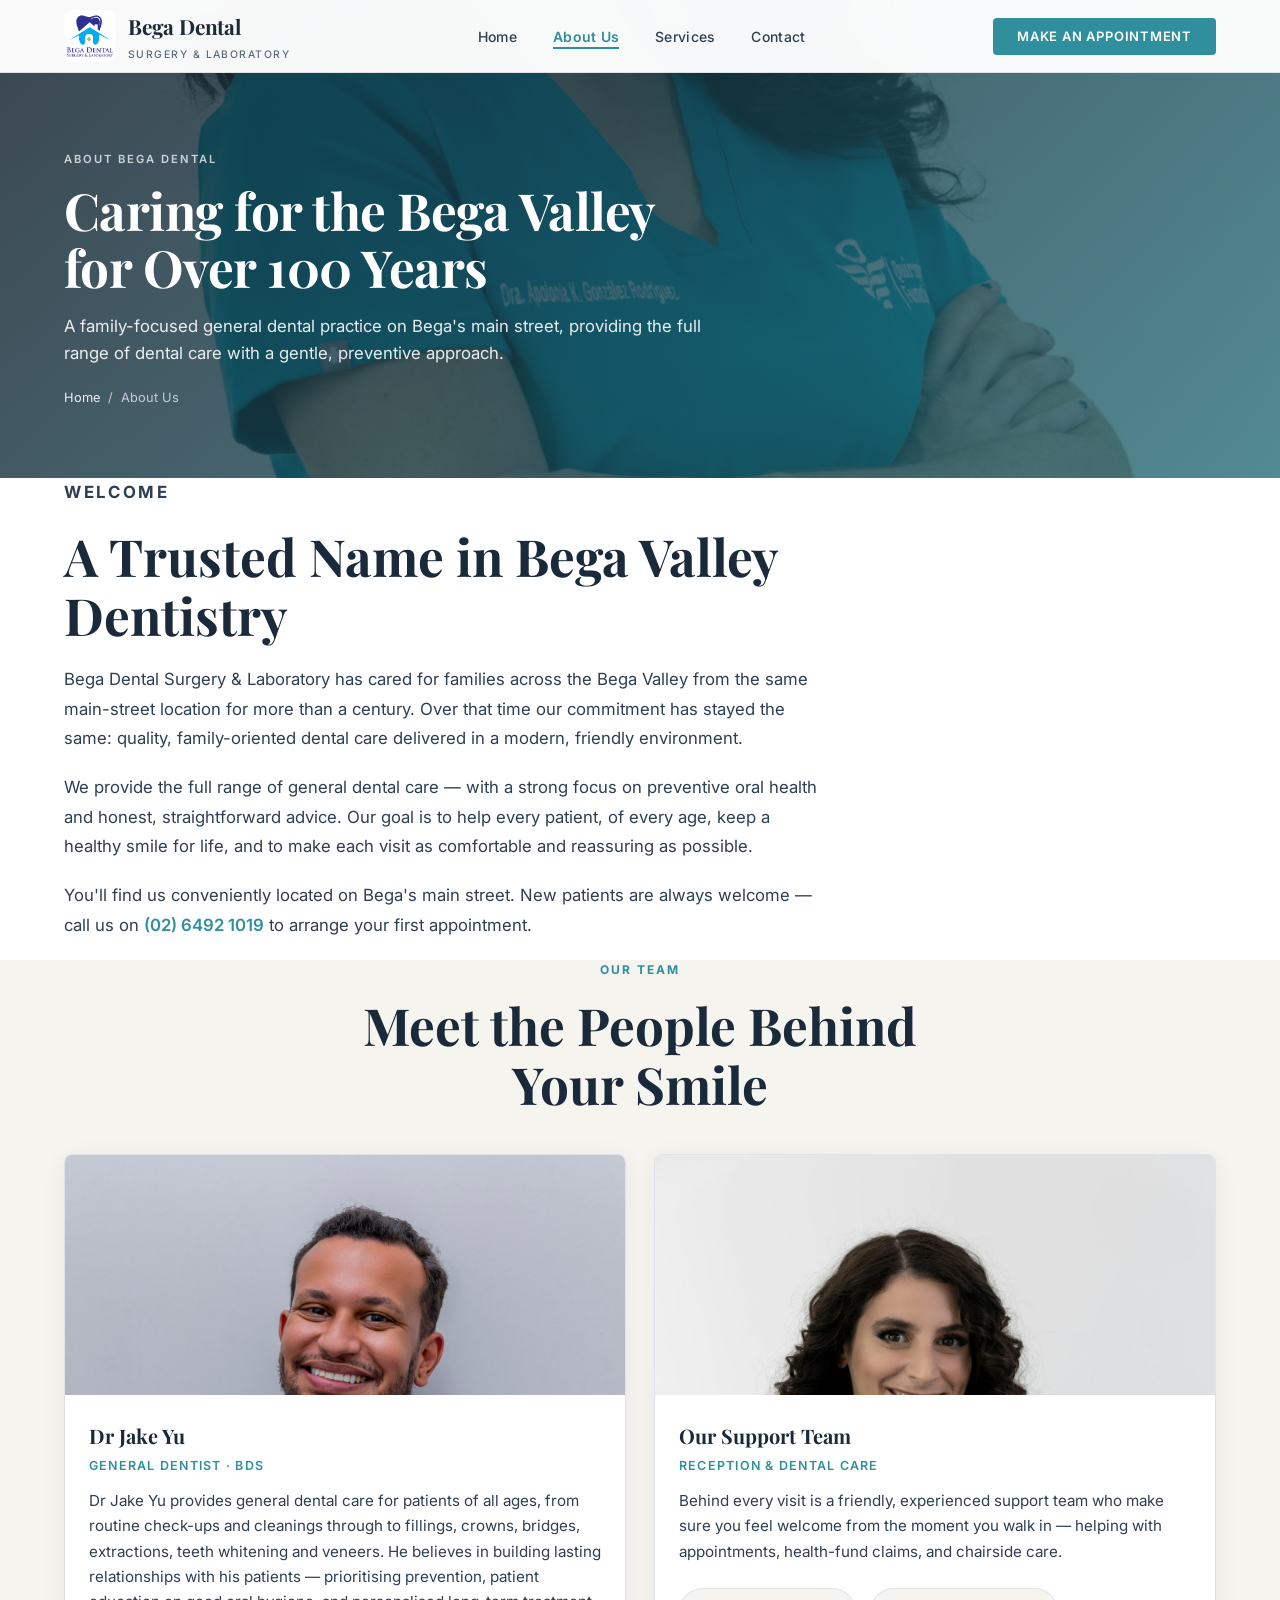
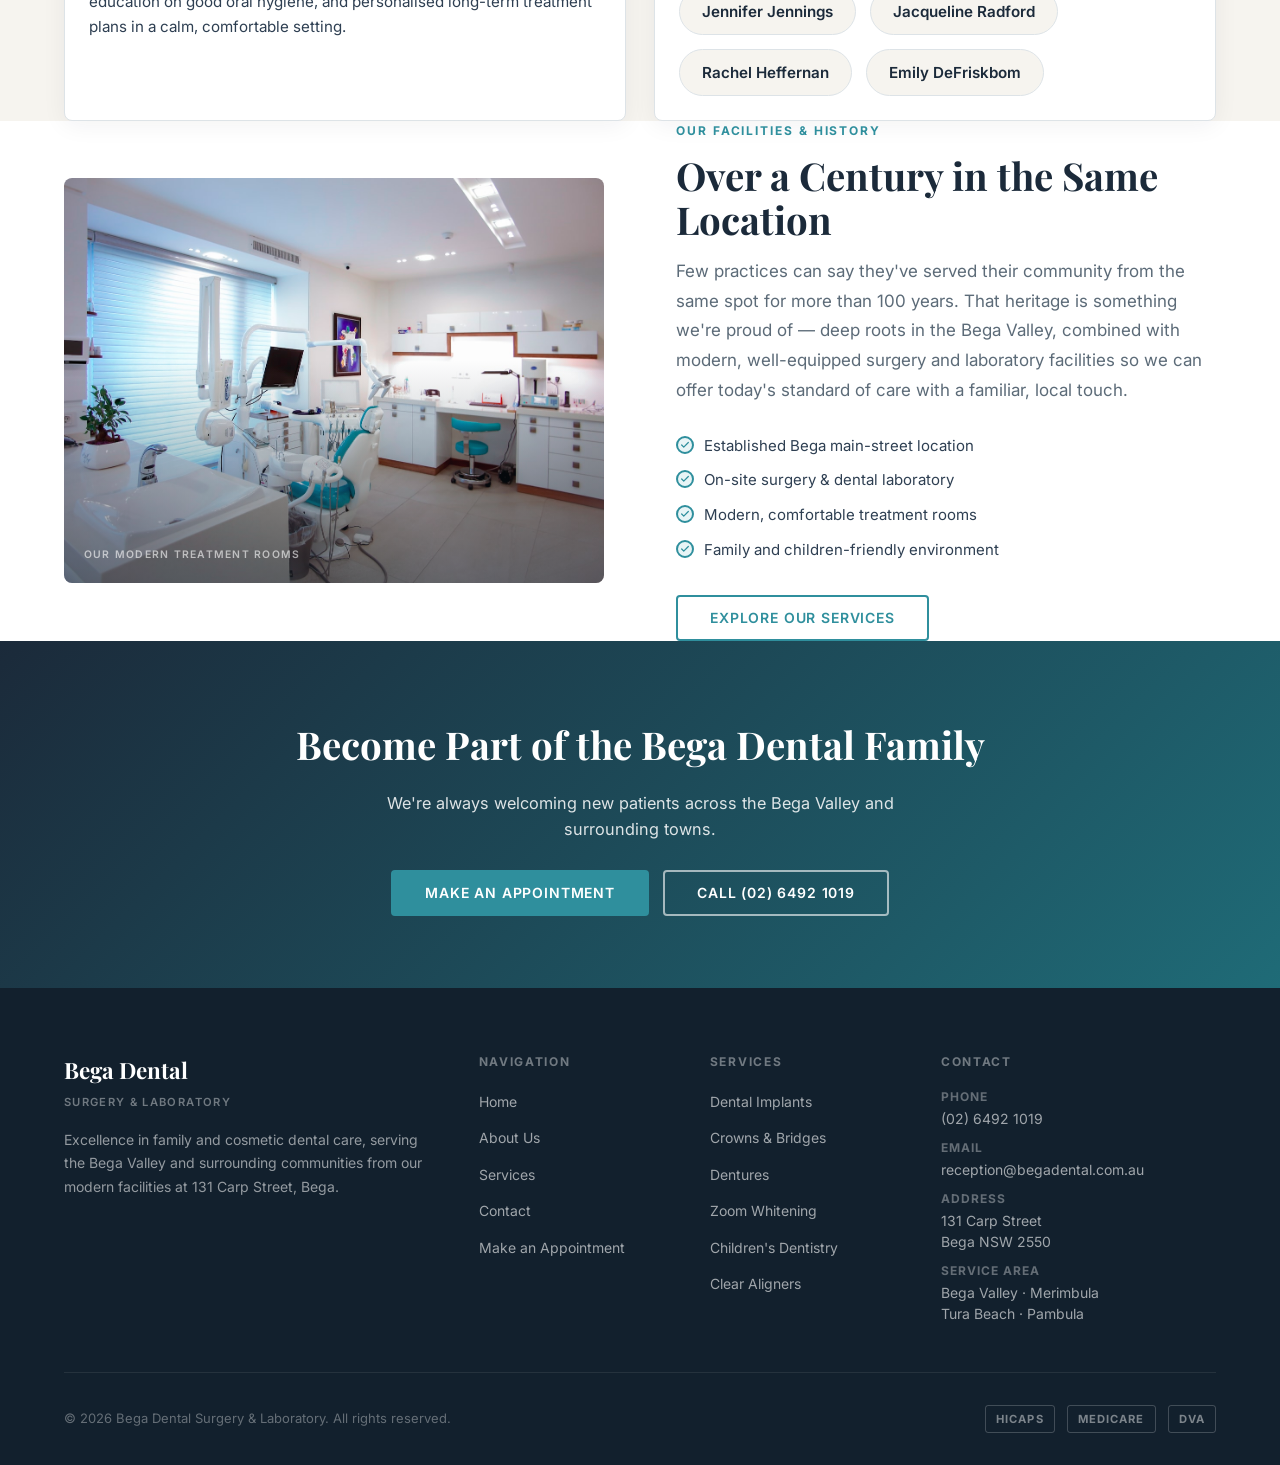
==== about.html @ 2fec24cf "Split into multi-page site: Home, About Us, Services, Contact - Home keeps hero, About/philosophy be" ====
<!DOCTYPE html>
<html lang="en">
<head>
  <meta charset="UTF-8">
  <meta name="viewport" content="width=device-width, initial-scale=1.0">
  <title>About Us — Bega Dental Surgery &amp; Laboratory</title>
  <meta name="description" content="Meet the team at Bega Dental. A family-focused general dental practice on Bega's main street, caring for the Bega Valley community for over 100 years.">
  <link rel="preconnect" href="https://fonts.googleapis.com">
  <link rel="preconnect" href="https://fonts.gstatic.com" crossorigin>
  <link href="https://fonts.googleapis.com/css2?family=Playfair+Display:wght@400;700&family=Inter:wght@400;500;600;700&display=swap" rel="stylesheet">
  <link rel="stylesheet" href="styles.css">
</head>
<body>

  <a class="skip-link" href="#main">Skip to main content</a>

  <!-- NAV -->
  <nav id="site-nav" aria-label="Main navigation">
    <div class="container">
      <div class="nav-inner">
        <a href="index.html" class="nav-logo" aria-label="Bega Dental — home">
          <img class="nav-logo-img" src="images/logo.jpg" alt="Bega Dental Surgery &amp; Laboratory logo" width="52" height="52">
          <span class="nav-logo-text">
            <span class="nav-logo-name">Bega Dental</span>
            <span class="nav-logo-sub">Surgery &amp; Laboratory</span>
          </span>
        </a>
        <ul class="nav-links" role="list">
          <li><a href="index.html">Home</a></li>
          <li><a href="about.html" aria-current="page">About Us</a></li>
          <li><a href="services.html">Services</a></li>
          <li><a href="contact.html">Contact</a></li>
        </ul>
        <a href="contact.html" class="btn btn-primary nav-cta">Make an Appointment</a>
        <button class="nav-hamburger" aria-label="Toggle navigation menu" aria-expanded="false" aria-controls="mobile-menu">
          <span></span><span></span><span></span>
        </button>
      </div>
      <div class="nav-mobile" id="mobile-menu" role="navigation" aria-label="Mobile navigation">
        <a href="index.html">Home</a>
        <a href="about.html" aria-current="page">About Us</a>
        <a href="services.html">Services</a>
        <a href="contact.html">Contact</a>
        <a href="contact.html" class="btn btn-primary" style="margin-top:8px;text-align:center;">Make an Appointment</a>
      </div>
    </div>
  </nav>

  <main id="main">

    <!-- PAGE HEADER -->
    <header class="page-header ph-about">
      <div class="container">
        <p class="page-eyebrow">About Bega Dental</p>
        <h1>Caring for the Bega Valley<br>for Over 100 Years</h1>
        <p class="page-lead">
          A family-focused general dental practice on Bega's main street, providing
          the full range of dental care with a gentle, preventive approach.
        </p>
        <p class="page-breadcrumb"><a href="index.html">Home</a> &nbsp;/&nbsp; About Us</p>
      </div>
    </header>

    <!-- WELCOME / PHILOSOPHY -->
    <section aria-labelledby="about-welcome-title">
      <div class="container">
        <div class="about-prose reveal">
          <p class="section-label">Welcome</p>
          <h2 class="section-title" id="about-welcome-title">A Trusted Name in Bega Valley Dentistry</h2>
          <p>
            Bega Dental Surgery &amp; Laboratory has cared for families across the Bega
            Valley from the same main-street location for more than a century. Over that
            time our commitment has stayed the same: quality, family-oriented dental care
            delivered in a modern, friendly environment.
          </p>
          <p>
            We provide the full range of general dental care — with a strong focus on
            preventive oral health and honest, straightforward advice. Our goal is to help
            every patient, of every age, keep a healthy smile for life, and to make each
            visit as comfortable and reassuring as possible.
          </p>
          <p>
            You'll find us conveniently located on Bega's main street. New patients are
            always welcome — call us on
            <a href="tel:0264921019" style="color:var(--accent);font-weight:600;">(02) 6492 1019</a>
            to arrange your first appointment.
          </p>
        </div>
      </div>
    </section>

    <!-- DENTIST + TEAM -->
    <section style="background:var(--bg-soft);" aria-labelledby="about-team-title">
      <div class="container">
        <header class="text-center reveal" style="max-width:640px;margin:0 auto 8px;">
          <p class="section-label">Our Team</p>
          <h2 class="section-title" id="about-team-title">Meet the People Behind Your Smile</h2>
        </header>

        <div class="team-grid reveal">

          <div class="team-card">
            <div class="team-card-img" style="background-image:url('images/img13.jpg');"></div>
            <div class="team-card-body">
              <div class="team-card-name">Dr Jake Yu</div>
              <div class="team-card-role">General Dentist · BDS</div>
              <p class="team-card-desc">
                Dr Jake Yu provides general dental care for patients of all ages, from
                routine check-ups and cleanings through to fillings, crowns, bridges,
                extractions, teeth whitening and veneers. He believes in building lasting
                relationships with his patients — prioritising prevention, patient education
                on good oral hygiene, and personalised long-term treatment plans in a
                calm, comfortable setting.
              </p>
            </div>
          </div>

          <div class="team-card">
            <div class="team-card-img" style="background-image:url('images/img14.jpg');"></div>
            <div class="team-card-body">
              <div class="team-card-name">Our Support Team</div>
              <div class="team-card-role">Reception &amp; Dental Care</div>
              <p class="team-card-desc">
                Behind every visit is a friendly, experienced support team who make sure
                you feel welcome from the moment you walk in — helping with appointments,
                health-fund claims, and chairside care.
              </p>
              <ul class="staff-list">
                <li>Jennifer Jennings</li>
                <li>Jacqueline Radford</li>
                <li>Rachel Heffernan</li>
                <li>Emily DeFriskbom</li>
              </ul>
            </div>
          </div>

        </div>
      </div>
    </section>

    <!-- FACILITIES & HISTORY -->
    <section aria-labelledby="about-history-title">
      <div class="container">
        <div class="feature-module reveal">
          <div class="feature-img-wrap">
            <div class="feature-img-placeholder" style="background-image:linear-gradient(to top, rgba(18,32,45,0.5), rgba(18,32,45,0) 55%), url('images/img03.jpg');" aria-label="Modern Bega Dental treatment room">
              <span class="feature-img-caption">Our modern treatment rooms</span>
            </div>
          </div>
          <div class="feature-text">
            <p class="section-label">Our Facilities &amp; History</p>
            <h3 class="section-title">Over a Century in the Same Location</h3>
            <p class="section-body">
              Few practices can say they've served their community from the same spot for
              more than 100 years. That heritage is something we're proud of — deep roots
              in the Bega Valley, combined with modern, well-equipped surgery and laboratory
              facilities so we can offer today's standard of care with a familiar, local touch.
            </p>
            <ul class="feature-list">
              <li>Established Bega main-street location</li>
              <li>On-site surgery &amp; dental laboratory</li>
              <li>Modern, comfortable treatment rooms</li>
              <li>Family and children-friendly environment</li>
            </ul>
            <a href="services.html" class="btn btn-outline">Explore Our Services</a>
          </div>
        </div>
      </div>
    </section>

    <!-- CTA BAND -->
    <section class="cta-band" aria-labelledby="about-cta-title">
      <div class="container">
        <div class="cta-band-inner reveal">
          <h2 id="about-cta-title">Become Part of the Bega Dental Family</h2>
          <p>We're always welcoming new patients across the Bega Valley and surrounding towns.</p>
          <div class="cta-band-actions">
            <a href="contact.html" class="btn btn-primary">Make an Appointment</a>
            <a href="tel:0264921019" class="btn btn-secondary">Call (02) 6492 1019</a>
          </div>
        </div>
      </div>
    </section>

  </main>

  <!-- FOOTER -->
  <footer id="footer">
    <div class="container">
      <div class="footer-grid">
        <div class="footer-brand">
          <div class="footer-brand-name">Bega Dental</div>
          <div class="footer-brand-sub">Surgery &amp; Laboratory</div>
          <p class="footer-brand-desc">
            Excellence in family and cosmetic dental care, serving the Bega Valley and
            surrounding communities from our modern facilities at 131 Carp Street, Bega.
          </p>
        </div>
        <div>
          <h3 class="footer-heading">Navigation</h3>
          <ul class="footer-links" role="list">
            <li><a href="index.html">Home</a></li>
            <li><a href="about.html">About Us</a></li>
            <li><a href="services.html">Services</a></li>
            <li><a href="contact.html">Contact</a></li>
            <li><a href="contact.html">Make an Appointment</a></li>
          </ul>
        </div>
        <div>
          <h3 class="footer-heading">Services</h3>
          <ul class="footer-links" role="list">
            <li><a href="services.html">Dental Implants</a></li>
            <li><a href="services.html">Crowns &amp; Bridges</a></li>
            <li><a href="services.html">Dentures</a></li>
            <li><a href="services.html">Zoom Whitening</a></li>
            <li><a href="services.html">Children's Dentistry</a></li>
            <li><a href="services.html">Clear Aligners</a></li>
          </ul>
        </div>
        <div>
          <h3 class="footer-heading">Contact</h3>
          <div class="footer-contact-items">
            <div class="footer-contact-item">
              <strong>Phone</strong>
              <a href="tel:0264921019">(02) 6492 1019</a>
            </div>
            <div class="footer-contact-item">
              <strong>Email</strong>
              <a href="mailto:reception@begadental.com.au">reception@begadental.com.au</a>
            </div>
            <div class="footer-contact-item">
              <strong>Address</strong>
              131 Carp Street<br>Bega NSW 2550
            </div>
            <div class="footer-contact-item">
              <strong>Service Area</strong>
              Bega Valley · Merimbula<br>Tura Beach · Pambula
            </div>
          </div>
        </div>
      </div>
      <div class="footer-bottom">
        <p class="footer-copy">&copy; 2026 Bega Dental Surgery &amp; Laboratory. All rights reserved.</p>
        <div class="footer-badges" aria-label="Accepted schemes">
          <span class="footer-badge">HICAPS</span>
          <span class="footer-badge">Medicare</span>
          <span class="footer-badge">DVA</span>
        </div>
      </div>
    </div>
  </footer>

  <style>
    .sr-only { position:absolute; width:1px; height:1px; padding:0; margin:-1px; overflow:hidden; clip:rect(0,0,0,0); white-space:nowrap; border-width:0; }
  </style>

  <script src="main.js"></script>
</body>
</html>
---- styles.css ----
/* ============================================================
   Bega Dental — Marketing Homepage
   Design language: Paddington Dental reference
   ============================================================ */

/* --- Design tokens --- */
:root {
  --ink:          #1b2a3a;
  --ink-light:    #2e3f52;
  --accent:       #2f8f9d;
  --accent-deep:  #1f6b77;
  --accent-pale:  #e8f4f6;
  --bg:           #ffffff;
  --bg-soft:      #f6f4ef;
  --bg-dark:      #12202d;
  --muted:        #5c6b78;
  --border:       #dde3e7;

  --serif:        'Playfair Display', 'Georgia', 'Times New Roman', serif;
  --sans:         'Inter', 'Helvetica Neue', 'Arial', sans-serif;

  --radius:       4px;
  --radius-lg:    8px;

  --transition:   0.25s ease;

  --container:    1200px;
  --section-v:    96px;
}

/* --- Reset & base --- */
*, *::before, *::after {
  box-sizing: border-box;
  margin: 0;
  padding: 0;
}

html {
  scroll-behavior: smooth;
  font-size: 16px;
}

body {
  font-family: var(--sans);
  color: var(--ink);
  background: var(--bg);
  line-height: 1.65;
  -webkit-font-smoothing: antialiased;
}

img {
  display: block;
  max-width: 100%;
}

a {
  color: inherit;
  text-decoration: none;
}

ul {
  list-style: none;
}

/* --- Utility --- */
.container {
  max-width: var(--container);
  margin: 0 auto;
  padding: 0 24px;
}

.btn {
  display: inline-block;
  padding: 14px 32px;
  border-radius: var(--radius);
  font-family: var(--sans);
  font-size: 0.875rem;
  font-weight: 600;
  letter-spacing: 0.06em;
  text-transform: uppercase;
  cursor: pointer;
  transition: background var(--transition), color var(--transition), transform var(--transition), box-shadow var(--transition);
  border: 2px solid transparent;
  line-height: 1;
}

.btn-primary {
  background: var(--accent);
  color: #fff;
  border-color: var(--accent);
}

.btn-primary:hover,
.btn-primary:focus-visible {
  background: var(--accent-deep);
  border-color: var(--accent-deep);
  transform: translateY(-1px);
  box-shadow: 0 6px 20px rgba(31, 107, 119, 0.3);
}

.btn-secondary {
  background: transparent;
  color: #fff;
  border-color: rgba(255,255,255,0.7);
}

.btn-secondary:hover,
.btn-secondary:focus-visible {
  background: rgba(255,255,255,0.12);
  border-color: #fff;
}

.btn-outline {
  background: transparent;
  color: var(--accent);
  border-color: var(--accent);
}

.btn-outline:hover,
.btn-outline:focus-visible {
  background: var(--accent);
  color: #fff;
}

.section-label {
  font-family: var(--sans);
  font-size: 0.75rem;
  font-weight: 700;
  letter-spacing: 0.16em;
  text-transform: uppercase;
  color: var(--accent);
  margin-bottom: 16px;
}

.section-title {
  font-family: var(--serif);
  font-size: clamp(2rem, 4vw, 3.25rem);
  font-weight: 700;
  color: var(--ink);
  line-height: 1.15;
  margin-bottom: 20px;
}

.section-body {
  font-size: 1.0625rem;
  color: var(--muted);
  line-height: 1.75;
  max-width: 64ch;
}

.text-center {
  text-align: center;
}

.text-center .section-body {
  margin-left: auto;
  margin-right: auto;
}

/* ============================================================
   NAV
   ============================================================ */
#site-nav {
  position: fixed;
  top: 0;
  left: 0;
  right: 0;
  z-index: 100;
  background: rgba(255,255,255,0.97);
  backdrop-filter: blur(8px);
  -webkit-backdrop-filter: blur(8px);
  border-bottom: 1px solid var(--border);
  transition: box-shadow var(--transition);
}

#site-nav.scrolled {
  box-shadow: 0 2px 24px rgba(27,42,58,0.1);
}

.nav-inner {
  display: flex;
  align-items: center;
  justify-content: space-between;
  height: 72px;
  gap: 24px;
}

.nav-logo {
  display: flex;
  flex-direction: row;
  align-items: center;
  gap: 12px;
}

.nav-logo-img {
  width: 52px;
  height: 52px;
  object-fit: contain;
  border-radius: 8px;
  flex-shrink: 0;
}

.nav-logo-text {
  display: flex;
  flex-direction: column;
  gap: 2px;
}

.nav-logo-name {
  font-family: var(--serif);
  font-size: 1.3rem;
  font-weight: 700;
  color: var(--ink);
  letter-spacing: -0.01em;
  white-space: nowrap;
}

.nav-logo-sub {
  font-size: 0.65rem;
  font-weight: 500;
  letter-spacing: 0.14em;
  text-transform: uppercase;
  color: var(--muted);
}

.nav-links {
  display: flex;
  align-items: center;
  gap: 36px;
}

.nav-links a {
  font-size: 0.875rem;
  font-weight: 500;
  color: var(--ink-light);
  letter-spacing: 0.02em;
  transition: color var(--transition);
  position: relative;
}

.nav-links a::after {
  content: '';
  position: absolute;
  bottom: -4px;
  left: 0;
  width: 0;
  height: 2px;
  background: var(--accent);
  transition: width var(--transition);
}

.nav-links a:hover,
.nav-links a:focus-visible {
  color: var(--accent);
}

.nav-links a:hover::after,
.nav-links a:focus-visible::after {
  width: 100%;
}

/* Active page in the nav */
.nav-links a[aria-current="page"] {
  color: var(--accent);
  font-weight: 600;
}

.nav-links a[aria-current="page"]::after {
  width: 100%;
}

.nav-mobile a[aria-current="page"] {
  color: var(--accent);
  font-weight: 600;
}

.nav-cta {
  padding: 10px 22px;
  font-size: 0.8125rem;
}

/* Hamburger */
.nav-hamburger {
  display: none;
  flex-direction: column;
  gap: 5px;
  background: none;
  border: none;
  cursor: pointer;
  padding: 4px;
}

.nav-hamburger span {
  display: block;
  width: 26px;
  height: 2px;
  background: var(--ink);
  border-radius: 2px;
  transition: transform var(--transition), opacity var(--transition);
}

.nav-hamburger[aria-expanded="true"] span:nth-child(1) {
  transform: translateY(7px) rotate(45deg);
}

.nav-hamburger[aria-expanded="true"] span:nth-child(2) {
  opacity: 0;
}

.nav-hamburger[aria-expanded="true"] span:nth-child(3) {
  transform: translateY(-7px) rotate(-45deg);
}

.nav-mobile {
  display: none;
  flex-direction: column;
  padding: 16px 24px 24px;
  border-top: 1px solid var(--border);
  gap: 4px;
  background: #fff;
}

.nav-mobile.open {
  display: flex;
}

.nav-mobile a {
  padding: 10px 0;
  font-size: 1rem;
  font-weight: 500;
  color: var(--ink-light);
  border-bottom: 1px solid var(--border);
  transition: color var(--transition);
}

.nav-mobile a:last-child {
  border-bottom: none;
}

.nav-mobile a:hover {
  color: var(--accent);
}

/* ============================================================
   HERO
   ============================================================ */
#hero {
  position: relative;
  height: 100vh;
  min-height: 620px;
  overflow: hidden;
  display: flex;
  align-items: center;
  justify-content: center;
}

.hero-slides {
  position: absolute;
  inset: 0;
}

.hero-slide {
  position: absolute;
  inset: 0;
  opacity: 0;
  transition: opacity 1.2s ease;
}

.hero-slide.active {
  opacity: 1;
}

/* Gradient-based photo placeholders — each with a distinct clinic-toned palette */
.hero-slide:nth-child(1) .hero-img {
  background-image: url("images/img03.jpg");
}

.hero-slide:nth-child(2) .hero-img {
  background-image: url("images/img02.jpg");
}

.hero-slide:nth-child(3) .hero-img {
  background-image: url("images/img07.jpg");
}

.hero-img {
  width: 100%;
  height: 100%;
  background-size: cover;
  background-position: center;
  background-repeat: no-repeat;
}

.hero-img-caption {
  position: absolute;
  bottom: 20px;
  right: 24px;
  font-size: 0.7rem;
  font-weight: 500;
  letter-spacing: 0.12em;
  text-transform: uppercase;
  color: rgba(255,255,255,0.55);
}

/* Gradient overlay */
.hero-overlay {
  position: absolute;
  inset: 0;
  background: linear-gradient(
    to bottom,
    rgba(18,32,45,0.15) 0%,
    rgba(18,32,45,0.35) 40%,
    rgba(18,32,45,0.65) 100%
  );
}

.hero-content {
  position: relative;
  z-index: 2;
  text-align: center;
  padding: 0 24px;
  max-width: 860px;
}

.hero-eyebrow {
  font-family: var(--sans);
  font-size: 0.75rem;
  font-weight: 700;
  letter-spacing: 0.2em;
  text-transform: uppercase;
  color: var(--accent-pale);
  margin-bottom: 20px;
  opacity: 0;
  animation: fadeUp 0.8s 0.3s forwards;
}

.hero-title {
  font-family: var(--serif);
  font-size: clamp(2.8rem, 7vw, 5.5rem);
  font-weight: 700;
  color: #fff;
  line-height: 1.08;
  margin-bottom: 24px;
  letter-spacing: -0.02em;
  opacity: 0;
  animation: fadeUp 0.8s 0.5s forwards;
}

.hero-subtitle {
  font-family: var(--sans);
  font-size: clamp(1rem, 2.5vw, 1.25rem);
  color: rgba(255,255,255,0.85);
  margin-bottom: 40px;
  line-height: 1.6;
  opacity: 0;
  animation: fadeUp 0.8s 0.7s forwards;
}

.hero-ctas {
  display: flex;
  gap: 16px;
  justify-content: center;
  flex-wrap: wrap;
  opacity: 0;
  animation: fadeUp 0.8s 0.9s forwards;
}

/* Slide indicators */
.hero-indicators {
  position: absolute;
  bottom: 32px;
  left: 50%;
  transform: translateX(-50%);
  display: flex;
  gap: 8px;
  z-index: 3;
}

.hero-dot {
  width: 6px;
  height: 6px;
  border-radius: 50%;
  background: rgba(255,255,255,0.4);
  border: none;
  cursor: pointer;
  transition: background var(--transition), transform var(--transition);
  padding: 0;
}

.hero-dot.active {
  background: #fff;
  transform: scale(1.4);
}

@keyframes fadeUp {
  from { opacity: 0; transform: translateY(24px); }
  to   { opacity: 1; transform: translateY(0); }
}

/* ============================================================
   MISSION BEAT
   ============================================================ */
#mission {
  padding: var(--section-v) 0;
  background: var(--bg);
  text-align: center;
}

.mission-inner {
  max-width: 760px;
  margin: 0 auto;
}

.mission-inner .section-title {
  margin-bottom: 24px;
}

.mission-inner .section-body {
  font-size: 1.125rem;
  margin-bottom: 28px;
}

.mission-badges {
  display: flex;
  align-items: center;
  justify-content: center;
  gap: 32px;
  flex-wrap: wrap;
  margin-top: 40px;
  padding-top: 40px;
  border-top: 1px solid var(--border);
}

.mission-badge {
  display: flex;
  flex-direction: column;
  align-items: center;
  gap: 6px;
}

.mission-badge-icon {
  width: 52px;
  height: 52px;
  border-radius: 50%;
  background: var(--accent-pale);
  display: flex;
  align-items: center;
  justify-content: center;
}

.mission-badge-icon svg {
  width: 24px;
  height: 24px;
  stroke: var(--accent);
}

.mission-badge-label {
  font-size: 0.8125rem;
  font-weight: 600;
  color: var(--ink);
  letter-spacing: 0.04em;
}

/* ============================================================
   SERVICES GRID
   ============================================================ */
#services {
  padding: var(--section-v) 0;
  background: var(--bg-soft);
}

.services-header {
  text-align: center;
  margin-bottom: 56px;
}

.services-header .section-body {
  margin: 0 auto;
}

.services-grid {
  display: grid;
  grid-template-columns: repeat(4, 1fr);
  gap: 24px;
}

.service-card {
  background: #fff;
  border-radius: var(--radius-lg);
  overflow: hidden;
  transition: transform var(--transition), box-shadow var(--transition);
  box-shadow: 0 2px 12px rgba(27,42,58,0.06);
}

.service-card:hover {
  transform: translateY(-6px);
  box-shadow: 0 16px 40px rgba(27,42,58,0.12);
}

.service-img {
  height: 180px;
  position: relative;
  overflow: hidden;
  display: flex;
  align-items: flex-end;
  padding: 12px;
}

.service-img-bg {
  position: absolute;
  inset: 0;
  background-size: cover;
  background-position: center;
  background-repeat: no-repeat;
}

.service-img-label {
  position: relative;
  z-index: 1;
  font-size: 0.65rem;
  font-weight: 600;
  letter-spacing: 0.12em;
  text-transform: uppercase;
  color: rgba(255,255,255,0.7);
}

/* Service card gradient backgrounds */
.service-card[data-service="implants"] .service-img-bg {
  background-image: linear-gradient(to top, rgba(18,32,45,0.45), rgba(18,32,45,0) 55%), url("images/img05.jpg");
}

.service-card[data-service="crowns"] .service-img-bg {
  background-image: linear-gradient(to top, rgba(18,32,45,0.45), rgba(18,32,45,0) 55%), url("images/img11.jpg");
}

.service-card[data-service="cosmetic"] .service-img-bg {
  background-image: linear-gradient(to top, rgba(18,32,45,0.45), rgba(18,32,45,0) 55%), url("images/img14.jpg");
}

.service-card[data-service="children"] .service-img-bg {
  background-image: linear-gradient(to top, rgba(18,32,45,0.45), rgba(18,32,45,0) 55%), url("images/img12.jpg");
}

.service-card[data-service="dentures"] .service-img-bg {
  background-image: linear-gradient(to top, rgba(18,32,45,0.45), rgba(18,32,45,0) 55%), url("images/img02.jpg");
}

.service-card[data-service="aligners"] .service-img-bg {
  background-image: linear-gradient(to top, rgba(18,32,45,0.45), rgba(18,32,45,0) 55%), url("images/img04.jpg");
}

.service-card[data-service="whitening"] .service-img-bg {
  background-image: linear-gradient(to top, rgba(18,32,45,0.45), rgba(18,32,45,0) 55%), url("images/img13.jpg");
}

.service-card[data-service="trios"] .service-img-bg {
  background-image: linear-gradient(to top, rgba(18,32,45,0.45), rgba(18,32,45,0) 55%), url("images/img01.jpg");
}

.service-body {
  padding: 24px;
}

.service-name {
  font-family: var(--serif);
  font-size: 1.2rem;
  font-weight: 700;
  color: var(--ink);
  margin-bottom: 8px;
  line-height: 1.25;
}

.service-desc {
  font-size: 0.875rem;
  color: var(--muted);
  line-height: 1.6;
}

/* ============================================================
   FEATURE MODULES (alternating)
   ============================================================ */
#features {
  padding: var(--section-v) 0;
  background: var(--bg);
}

.features-intro {
  text-align: center;
  margin-bottom: 72px;
}

.features-intro .section-body {
  margin: 0 auto;
}

.feature-module {
  display: grid;
  grid-template-columns: 1fr 1fr;
  gap: 72px;
  align-items: center;
  margin-bottom: 96px;
}

.feature-module:last-child {
  margin-bottom: 0;
}

.feature-module.reverse {
  direction: rtl;
}

.feature-module.reverse > * {
  direction: ltr;
}

.feature-img-wrap {
  border-radius: var(--radius-lg);
  overflow: hidden;
  aspect-ratio: 4/3;
  position: relative;
}

.feature-img-placeholder {
  width: 100%;
  height: 100%;
  min-height: 340px;
  display: flex;
  align-items: flex-end;
  padding: 20px;
  background-size: cover;
  background-position: center;
  background-repeat: no-repeat;
}

.feature-img-caption {
  position: relative;
  z-index: 1;
  font-size: 0.65rem;
  font-weight: 600;
  letter-spacing: 0.12em;
  text-transform: uppercase;
  color: rgba(255,255,255,0.6);
}

.feature-module:nth-child(1) .feature-img-placeholder {
  background-image: linear-gradient(to top, rgba(18,32,45,0.5), rgba(18,32,45,0) 55%), url("images/img02.jpg");
}

.feature-module:nth-child(2) .feature-img-placeholder {
  background-image: linear-gradient(to top, rgba(18,32,45,0.5), rgba(18,32,45,0) 55%), url("images/img13.jpg");
}

.feature-module:nth-child(3) .feature-img-placeholder {
  background-image: linear-gradient(to top, rgba(18,32,45,0.5), rgba(18,32,45,0) 55%), url("images/img03.jpg");
}

.feature-text .section-label {
  margin-bottom: 12px;
}

.feature-text .section-title {
  font-size: clamp(1.6rem, 3vw, 2.4rem);
  margin-bottom: 16px;
}

.feature-text .section-body {
  margin-bottom: 28px;
}

.feature-list {
  display: flex;
  flex-direction: column;
  gap: 10px;
  margin-bottom: 32px;
}

.feature-list li {
  display: flex;
  align-items: flex-start;
  gap: 10px;
  font-size: 0.9375rem;
  color: var(--ink-light);
}

.feature-list li::before {
  content: '';
  flex-shrink: 0;
  width: 18px;
  height: 18px;
  border-radius: 50%;
  background: var(--accent-pale);
  border: 2px solid var(--accent);
  margin-top: 2px;
  display: flex;
  align-items: center;
  justify-content: center;
  background-image: url("data:image/svg+xml,%3Csvg xmlns='http://www.w3.org/2000/svg' viewBox='0 0 24 24' fill='none' stroke='%232f8f9d' stroke-width='3' stroke-linecap='round' stroke-linejoin='round'%3E%3Cpolyline points='20 6 9 17 4 12'/%3E%3C/svg%3E");
  background-repeat: no-repeat;
  background-position: center;
  background-size: 10px;
}

/* ============================================================
   GALLERY STRIP
   ============================================================ */
#gallery {
  padding: var(--section-v) 0;
  background: var(--bg-soft);
}

.gallery-header {
  text-align: center;
  margin-bottom: 48px;
}

.gallery-strip {
  display: grid;
  grid-template-columns: repeat(5, 1fr);
  gap: 12px;
}

.gallery-tile {
  border-radius: var(--radius);
  overflow: hidden;
  aspect-ratio: 3/4;
  position: relative;
  cursor: pointer;
}

.gallery-tile:nth-child(3) {
  aspect-ratio: 3/5;
}

.gallery-tile-bg {
  width: 100%;
  height: 100%;
  transition: transform 0.5s ease;
  background-size: cover;
  background-position: center;
  background-repeat: no-repeat;
}

.gallery-tile:hover .gallery-tile-bg {
  transform: scale(1.04);
}

.gallery-tile:nth-child(1) .gallery-tile-bg {
  background-image: url("images/img09.jpg");
}

.gallery-tile:nth-child(2) .gallery-tile-bg {
  background-image: url("images/img03.jpg");
}

.gallery-tile:nth-child(3) .gallery-tile-bg {
  background-image: url("images/img01.jpg");
}

.gallery-tile:nth-child(4) .gallery-tile-bg {
  background-image: url("images/img07.jpg");
}

.gallery-tile:nth-child(5) .gallery-tile-bg {
  background-image: url("images/img12.jpg");
}

.gallery-tile-caption {
  position: absolute;
  bottom: 0;
  left: 0;
  right: 0;
  padding: 32px 12px 12px;
  background: linear-gradient(transparent, rgba(18,32,45,0.65));
  font-size: 0.65rem;
  font-weight: 600;
  letter-spacing: 0.12em;
  text-transform: uppercase;
  color: rgba(255,255,255,0.7);
}

/* ============================================================
   TRUST STRIP
   ============================================================ */
#trust {
  padding: 64px 0;
  background: var(--bg);
  border-top: 1px solid var(--border);
  border-bottom: 1px solid var(--border);
}

.trust-inner {
  display: flex;
  align-items: center;
  justify-content: center;
  gap: 64px;
  flex-wrap: wrap;
}

.trust-item {
  display: flex;
  flex-direction: column;
  align-items: center;
  gap: 10px;
}

.trust-badge-wrap {
  width: 80px;
  height: 80px;
  border-radius: 50%;
  background: var(--bg-soft);
  border: 2px solid var(--border);
  display: flex;
  align-items: center;
  justify-content: center;
}

.trust-badge-wrap svg {
  width: 36px;
  height: 36px;
}

.trust-name {
  font-family: var(--sans);
  font-size: 0.8125rem;
  font-weight: 700;
  letter-spacing: 0.08em;
  text-transform: uppercase;
  color: var(--ink);
}

.trust-desc {
  font-size: 0.75rem;
  color: var(--muted);
  text-align: center;
  max-width: 120px;
}

/* ============================================================
   APPOINTMENT / CONTACT
   ============================================================ */
#contact {
  padding: var(--section-v) 0;
  background: var(--bg-soft);
}

.contact-grid {
  display: grid;
  grid-template-columns: 1fr 1fr;
  gap: 64px;
  align-items: start;
}

.contact-info .section-title {
  font-size: clamp(1.8rem, 3.5vw, 2.8rem);
  margin-bottom: 16px;
}

.contact-info .section-body {
  margin-bottom: 36px;
}

.contact-details {
  display: flex;
  flex-direction: column;
  gap: 20px;
  margin-bottom: 36px;
}

.contact-detail {
  display: flex;
  gap: 14px;
  align-items: flex-start;
}

.contact-detail-icon {
  flex-shrink: 0;
  width: 42px;
  height: 42px;
  border-radius: 50%;
  background: var(--accent-pale);
  display: flex;
  align-items: center;
  justify-content: center;
}

.contact-detail-icon svg {
  width: 18px;
  height: 18px;
  stroke: var(--accent);
}

.contact-detail-text strong {
  display: block;
  font-size: 0.8125rem;
  font-weight: 700;
  color: var(--ink);
  letter-spacing: 0.04em;
  text-transform: uppercase;
  margin-bottom: 2px;
}

.contact-detail-text span,
.contact-detail-text a {
  font-size: 0.9375rem;
  color: var(--muted);
  transition: color var(--transition);
}

.contact-detail-text a:hover {
  color: var(--accent);
}

/* Map embed (free keyless Google Maps iframe) */
.map-embed {
  margin-top: 24px;
  height: 240px;
  border-radius: var(--radius-lg);
  overflow: hidden;
  box-shadow: 0 4px 20px rgba(27,42,58,0.08);
}

.map-embed iframe {
  width: 100%;
  height: 100%;
  border: 0;
  display: block;
}

/* Appointment form */
.appt-form {
  background: #fff;
  border-radius: var(--radius-lg);
  padding: 40px;
  box-shadow: 0 4px 32px rgba(27,42,58,0.08);
}

.appt-form-title {
  font-family: var(--serif);
  font-size: 1.6rem;
  font-weight: 700;
  color: var(--ink);
  margin-bottom: 28px;
}

.form-group {
  margin-bottom: 20px;
}

.form-group label {
  display: block;
  font-size: 0.8125rem;
  font-weight: 600;
  color: var(--ink);
  letter-spacing: 0.03em;
  margin-bottom: 6px;
}

.form-group input,
.form-group select,
.form-group textarea {
  width: 100%;
  padding: 12px 16px;
  border: 1.5px solid var(--border);
  border-radius: var(--radius);
  font-family: var(--sans);
  font-size: 0.9375rem;
  color: var(--ink);
  background: #fff;
  transition: border-color var(--transition), box-shadow var(--transition);
  appearance: none;
  -webkit-appearance: none;
}

.form-group input:focus,
.form-group select:focus,
.form-group textarea:focus {
  outline: none;
  border-color: var(--accent);
  box-shadow: 0 0 0 3px rgba(47,143,157,0.15);
}

.form-group input::placeholder,
.form-group textarea::placeholder {
  color: #b0bec8;
}

.form-row {
  display: grid;
  grid-template-columns: 1fr 1fr;
  gap: 16px;
}

.form-row .form-group {
  margin-bottom: 0;
}

.form-note {
  font-size: 0.78rem;
  color: var(--muted);
  margin-top: 12px;
}

.form-submit {
  width: 100%;
  margin-top: 8px;
  padding: 16px;
  font-size: 0.9375rem;
}

/* Success state */
.form-success {
  display: none;
  text-align: center;
  padding: 32px;
  color: var(--accent);
}

.form-success svg {
  width: 48px;
  height: 48px;
  stroke: var(--accent);
  margin-bottom: 16px;
}

.form-success h3 {
  font-family: var(--serif);
  font-size: 1.4rem;
  color: var(--ink);
  margin-bottom: 8px;
}

.form-success p {
  font-size: 0.9375rem;
  color: var(--muted);
}

/* ============================================================
   FOOTER
   ============================================================ */
#footer {
  background: var(--bg-dark);
  color: rgba(255,255,255,0.75);
  padding: 64px 0 32px;
}

.footer-grid {
  display: grid;
  grid-template-columns: 2fr 1fr 1fr 1.5fr;
  gap: 48px;
  margin-bottom: 48px;
}

.footer-brand-name {
  font-family: var(--serif);
  font-size: 1.4rem;
  font-weight: 700;
  color: #fff;
  margin-bottom: 4px;
}

.footer-brand-sub {
  font-size: 0.7rem;
  font-weight: 600;
  letter-spacing: 0.12em;
  text-transform: uppercase;
  color: rgba(255,255,255,0.4);
  margin-bottom: 16px;
}

.footer-brand-desc {
  font-size: 0.875rem;
  line-height: 1.7;
  color: rgba(255,255,255,0.55);
}

.footer-heading {
  font-size: 0.75rem;
  font-weight: 700;
  letter-spacing: 0.14em;
  text-transform: uppercase;
  color: rgba(255,255,255,0.4);
  margin-bottom: 16px;
}

.footer-links {
  display: flex;
  flex-direction: column;
  gap: 10px;
}

.footer-links a {
  font-size: 0.875rem;
  color: rgba(255,255,255,0.6);
  transition: color var(--transition);
}

.footer-links a:hover {
  color: var(--accent);
}

.footer-contact-items {
  display: flex;
  flex-direction: column;
  gap: 10px;
}

.footer-contact-item {
  font-size: 0.875rem;
  color: rgba(255,255,255,0.6);
  line-height: 1.5;
}

.footer-contact-item strong {
  display: block;
  font-size: 0.75rem;
  font-weight: 700;
  letter-spacing: 0.08em;
  text-transform: uppercase;
  color: rgba(255,255,255,0.35);
  margin-bottom: 2px;
}

.footer-contact-item a {
  color: rgba(255,255,255,0.6);
  transition: color var(--transition);
}

.footer-contact-item a:hover {
  color: var(--accent);
}

.footer-bottom {
  padding-top: 32px;
  border-top: 1px solid rgba(255,255,255,0.08);
  display: flex;
  align-items: center;
  justify-content: space-between;
  flex-wrap: wrap;
  gap: 12px;
}

.footer-copy {
  font-size: 0.8125rem;
  color: rgba(255,255,255,0.35);
}

.footer-badges {
  display: flex;
  gap: 12px;
  align-items: center;
}

.footer-badge {
  font-size: 0.7rem;
  font-weight: 700;
  letter-spacing: 0.1em;
  text-transform: uppercase;
  padding: 4px 10px;
  border: 1px solid rgba(255,255,255,0.2);
  border-radius: 3px;
  color: rgba(255,255,255,0.45);
}

/* ============================================================
   SCROLL REVEAL
   ============================================================ */
.reveal {
  opacity: 0;
  transform: translateY(30px);
  transition: opacity 0.7s ease, transform 0.7s ease;
}

.reveal.visible {
  opacity: 1;
  transform: translateY(0);
}

.reveal-delay-1 { transition-delay: 0.1s; }
.reveal-delay-2 { transition-delay: 0.2s; }
.reveal-delay-3 { transition-delay: 0.3s; }
.reveal-delay-4 { transition-delay: 0.4s; }
.reveal-delay-5 { transition-delay: 0.5s; }
.reveal-delay-6 { transition-delay: 0.6s; }
.reveal-delay-7 { transition-delay: 0.7s; }

/* ============================================================
   RESPONSIVE
   ============================================================ */
@media (max-width: 1100px) {
  .services-grid {
    grid-template-columns: repeat(2, 1fr);
  }

  .footer-grid {
    grid-template-columns: 1fr 1fr;
  }
}

@media (max-width: 900px) {
  :root {
    --section-v: 72px;
  }

  .feature-module {
    grid-template-columns: 1fr;
    gap: 36px;
  }

  .feature-module.reverse {
    direction: ltr;
  }

  .gallery-strip {
    grid-template-columns: repeat(3, 1fr);
  }

  .gallery-strip .gallery-tile:nth-child(4),
  .gallery-strip .gallery-tile:nth-child(5) {
    display: none;
  }

  .contact-grid {
    grid-template-columns: 1fr;
    gap: 48px;
  }
}

@media (max-width: 768px) {
  .nav-links, .nav-cta {
    display: none;
  }

  .nav-hamburger {
    display: flex;
  }

  .hero-title {
    font-size: clamp(2rem, 8vw, 3.5rem);
  }

  .services-grid {
    grid-template-columns: 1fr 1fr;
  }

  .form-row {
    grid-template-columns: 1fr;
  }

  .footer-grid {
    grid-template-columns: 1fr;
    gap: 32px;
  }

  .trust-inner {
    gap: 32px;
  }
}

@media (max-width: 480px) {
  .services-grid {
    grid-template-columns: 1fr;
  }

  .gallery-strip {
    grid-template-columns: repeat(2, 1fr);
  }

  .gallery-strip .gallery-tile:nth-child(3),
  .gallery-strip .gallery-tile:nth-child(4),
  .gallery-strip .gallery-tile:nth-child(5) {
    display: none;
  }

  .appt-form {
    padding: 24px 20px;
  }

  .hero-ctas {
    flex-direction: column;
    align-items: center;
  }

  .footer-bottom {
    flex-direction: column;
    align-items: flex-start;
  }
}

/* Focus visible styles (accessibility) */
:focus-visible {
  outline: 3px solid var(--accent);
  outline-offset: 3px;
}

/* Skip to main content */
.skip-link {
  position: absolute;
  top: -100%;
  left: 24px;
  background: var(--accent);
  color: #fff;
  padding: 8px 16px;
  font-size: 0.875rem;
  font-weight: 600;
  border-radius: 0 0 var(--radius) var(--radius);
  z-index: 999;
  transition: top 0.2s;
}

.skip-link:focus {
  top: 0;
}

/* ============================================================
   INTERIOR PAGE HEADER (banner for About / Services / Contact)
   ============================================================ */
.page-header {
  position: relative;
  padding: 150px 0 70px;
  background-size: cover;
  background-position: center;
  background-repeat: no-repeat;
  overflow: hidden;
}

.page-header::before {
  content: '';
  position: absolute;
  inset: 0;
  background: linear-gradient(135deg, rgba(18,32,45,0.82) 0%, rgba(31,107,119,0.72) 100%);
}

.page-header .container {
  position: relative;
  z-index: 1;
}

.page-header .page-eyebrow {
  font-size: 0.7rem;
  font-weight: 600;
  letter-spacing: 0.18em;
  text-transform: uppercase;
  color: rgba(255,255,255,0.75);
  margin-bottom: 14px;
}

.page-header h1 {
  font-family: var(--serif);
  font-weight: 700;
  color: #fff;
  font-size: clamp(2rem, 5vw, 3.2rem);
  line-height: 1.1;
  letter-spacing: -0.01em;
}

.page-header .page-lead {
  margin-top: 18px;
  max-width: 640px;
  color: rgba(255,255,255,0.9);
  font-size: 1.05rem;
  line-height: 1.6;
}

.page-header .page-breadcrumb {
  margin-top: 20px;
  font-size: 0.8rem;
  color: rgba(255,255,255,0.7);
}

.page-header .page-breadcrumb a { color: rgba(255,255,255,0.9); }
.page-header .page-breadcrumb a:hover { color: #fff; }

/* Background images per interior page */
.page-header.ph-about    { background-image: url("images/img14.jpg"); }
.page-header.ph-services { background-image: url("images/img03.jpg"); }
.page-header.ph-contact  { background-image: url("images/img09.jpg"); }

/* ============================================================
   CTA BAND (bottom-of-page prompt to book)
   ============================================================ */
.cta-band {
  background: linear-gradient(135deg, var(--ink) 0%, var(--accent-deep) 100%);
  color: #fff;
  text-align: center;
}

.cta-band .cta-band-inner {
  padding: 72px 0;
}

.cta-band h2 {
  font-family: var(--serif);
  font-weight: 700;
  color: #fff;
  font-size: clamp(1.6rem, 3.5vw, 2.4rem);
  margin-bottom: 14px;
}

.cta-band p {
  color: rgba(255,255,255,0.85);
  max-width: 560px;
  margin: 0 auto 28px;
  font-size: 1.02rem;
  line-height: 1.6;
}

.cta-band .cta-band-actions {
  display: flex;
  gap: 14px;
  justify-content: center;
  flex-wrap: wrap;
}

.cta-band .btn-secondary {
  border-color: rgba(255,255,255,0.6);
  color: #fff;
}

.cta-band .btn-secondary:hover {
  background: rgba(255,255,255,0.12);
  border-color: #fff;
}

/* ============================================================
   ABOUT PAGE — team + prose blocks
   ============================================================ */
.about-prose {
  max-width: 760px;
}

.about-prose p {
  color: var(--ink-light);
  font-size: 1.05rem;
  line-height: 1.75;
  margin-bottom: 20px;
}

.team-grid {
  display: grid;
  grid-template-columns: repeat(2, 1fr);
  gap: 28px;
  margin-top: 40px;
}

.team-card {
  background: #fff;
  border: 1px solid var(--border);
  border-radius: var(--radius-lg);
  overflow: hidden;
  box-shadow: 0 4px 24px rgba(27,42,58,0.06);
}

.team-card-img {
  height: 240px;
  background-size: cover;
  background-position: center top;
}

.team-card-body { padding: 24px; }

.team-card-name {
  font-family: var(--serif);
  font-size: 1.25rem;
  font-weight: 700;
  color: var(--ink);
  margin-bottom: 4px;
}

.team-card-role {
  font-size: 0.78rem;
  font-weight: 600;
  letter-spacing: 0.1em;
  text-transform: uppercase;
  color: var(--accent);
  margin-bottom: 12px;
}

.team-card-desc {
  color: var(--ink-light);
  font-size: 0.95rem;
  line-height: 1.65;
}

.staff-list {
  display: flex;
  flex-wrap: wrap;
  gap: 14px;
  margin-top: 24px;
  list-style: none;
  padding: 0;
}

.staff-list li {
  background: var(--bg-soft);
  border: 1px solid var(--border);
  border-radius: 999px;
  padding: 10px 22px;
  font-weight: 600;
  color: var(--ink);
  font-size: 0.95rem;
}

@media (max-width: 640px) {
  .team-grid { grid-template-columns: 1fr; }
}
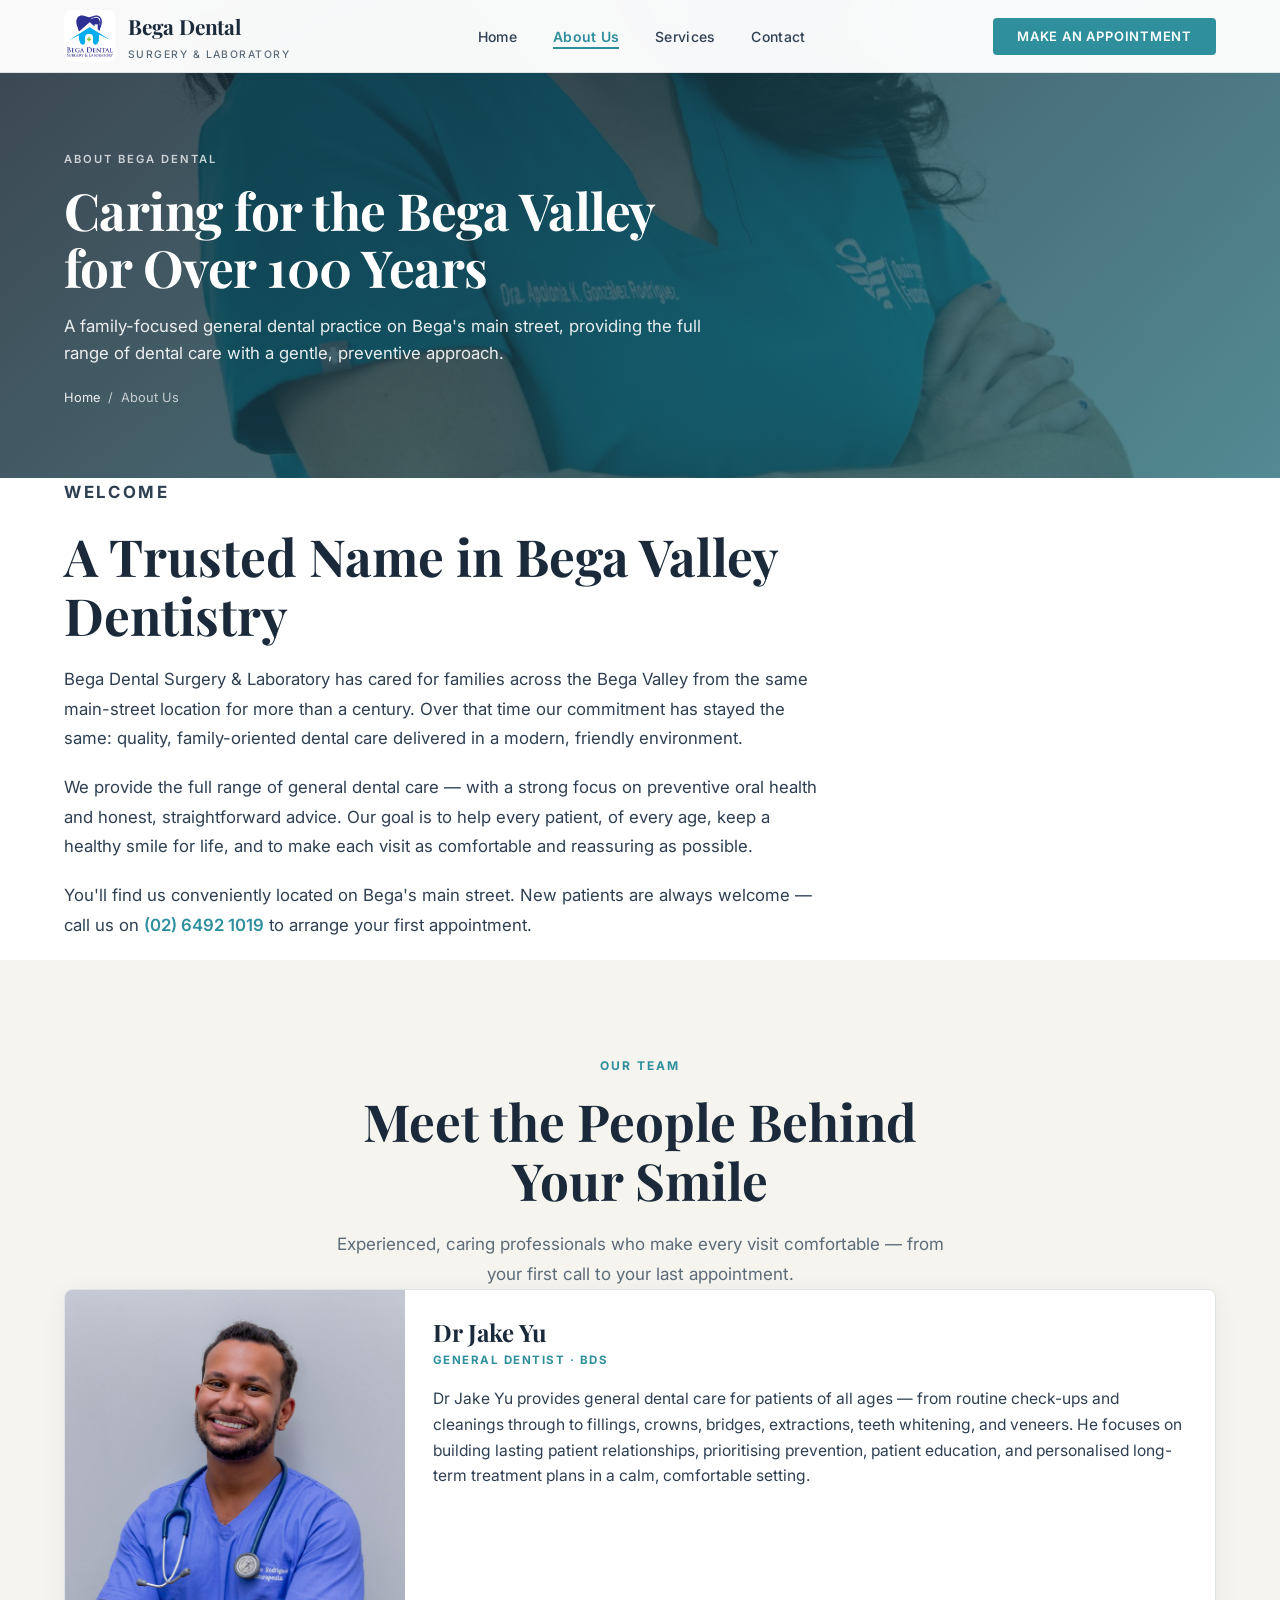
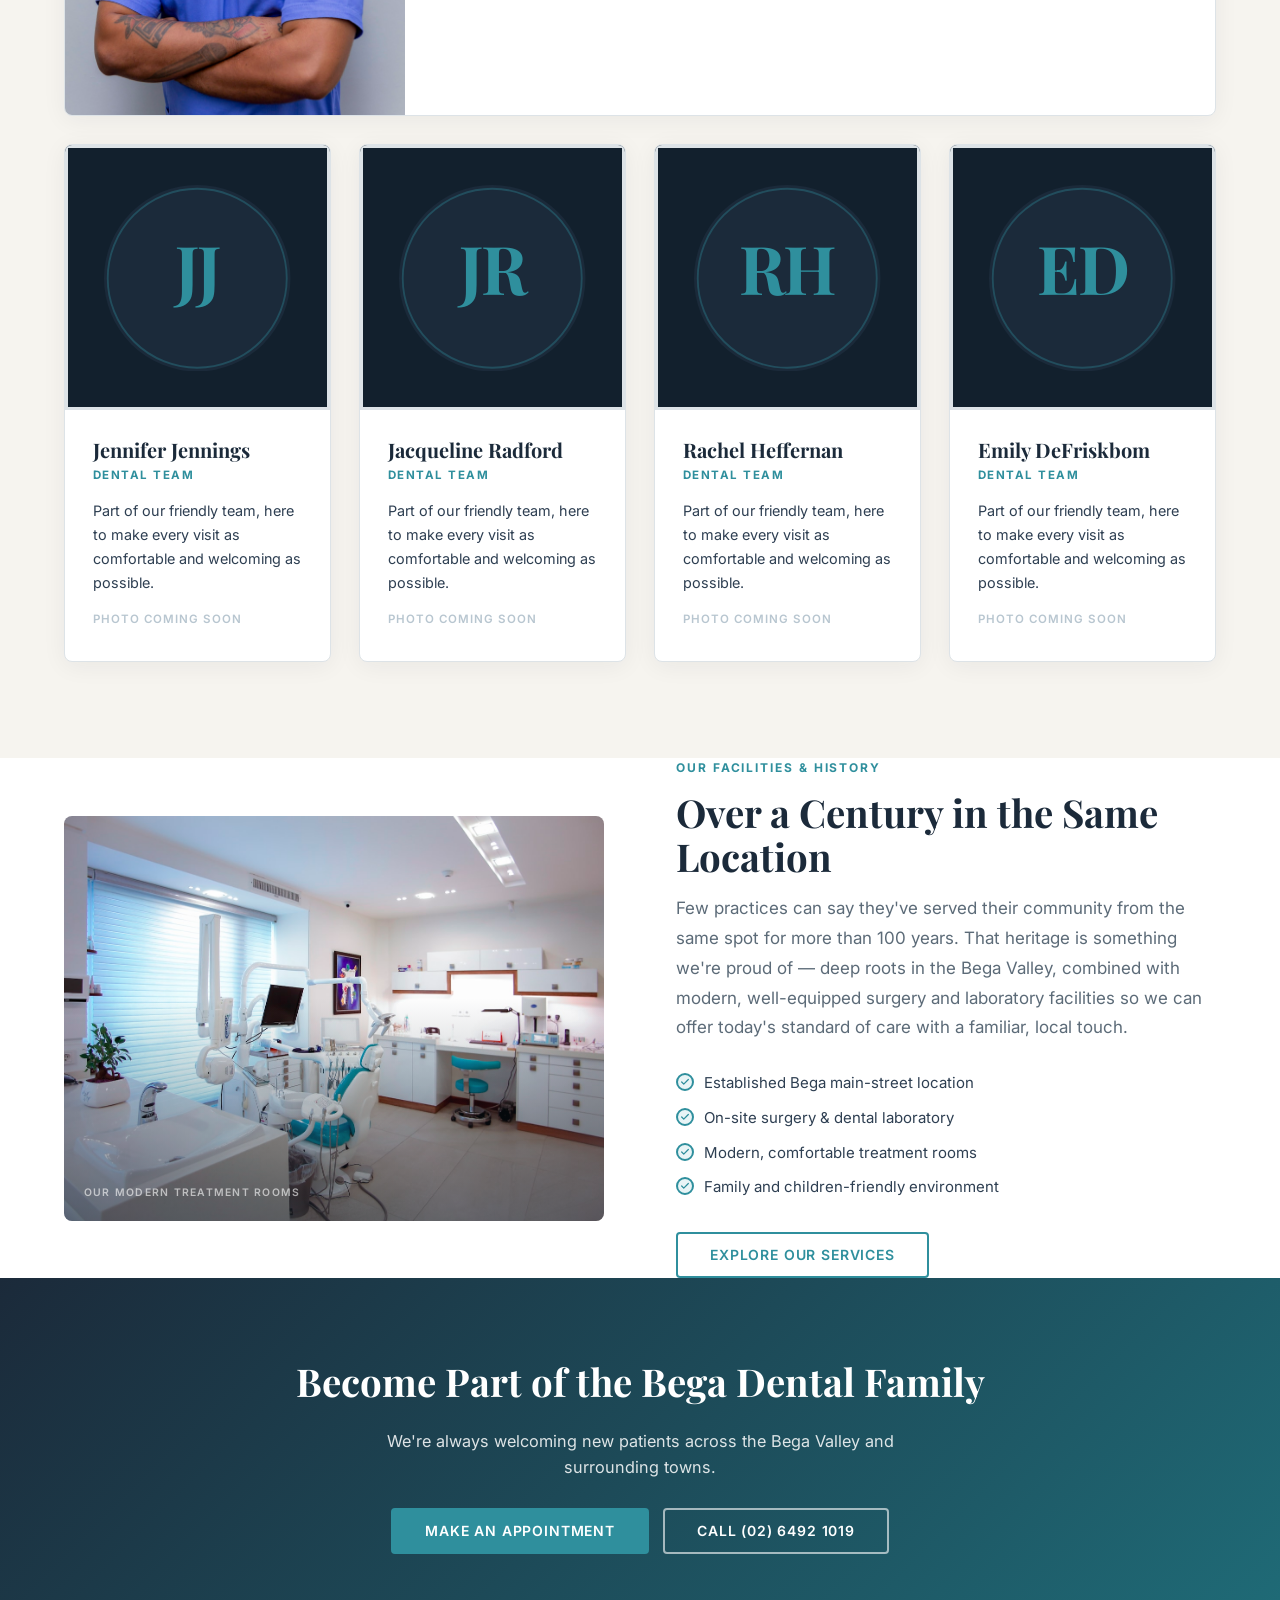
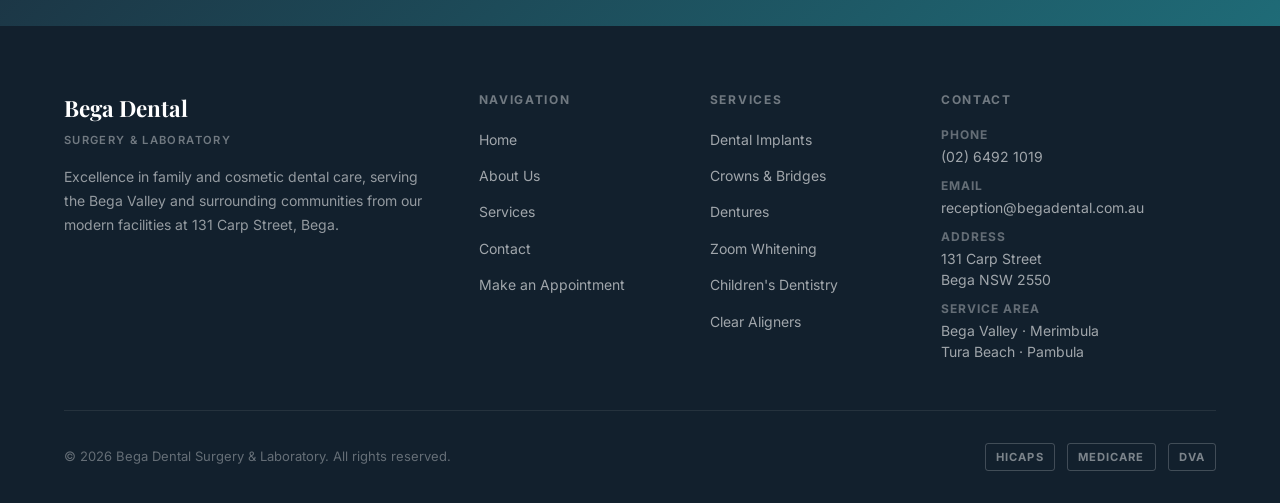
==== commit e5c243a0: "Redesign About Us team section: individual card per member Dr Jake Yu featured with portrait; Jennif" ====
--- a/about.html
+++ b/about.html
@@ -90,51 +90,112 @@
     </section>
 
     <!-- DENTIST + TEAM -->
-    <section style="background:var(--bg-soft);" aria-labelledby="about-team-title">
-      <div class="container">
-        <header class="text-center reveal" style="max-width:640px;margin:0 auto 8px;">
+    <section class="team-section" aria-labelledby="about-team-title">
+      <div class="container">
+        <header class="text-center reveal" style="max-width:640px;margin:0 auto 0;">
           <p class="section-label">Our Team</p>
           <h2 class="section-title" id="about-team-title">Meet the People Behind Your Smile</h2>
+          <p class="section-body" style="margin:0 auto;">Experienced, caring professionals who make every visit comfortable — from your first call to your last appointment.</p>
         </header>
 
-        <div class="team-grid reveal">
-
-          <div class="team-card">
-            <div class="team-card-img" style="background-image:url('images/img13.jpg');"></div>
-            <div class="team-card-body">
-              <div class="team-card-name">Dr Jake Yu</div>
-              <div class="team-card-role">General Dentist · BDS</div>
-              <p class="team-card-desc">
-                Dr Jake Yu provides general dental care for patients of all ages, from
+        <!-- Individual team cards — 5 members -->
+        <div class="team-grid-5 reveal">
+
+          <!-- Dr Jake Yu — real portrait -->
+          <article class="team-card-v2 team-card-featured" aria-label="Dr Jake Yu, General Dentist">
+            <div class="team-card-v2-portrait">
+              <img src="images/img13.jpg" alt="Dr Jake Yu, General Dentist at Bega Dental Surgery" width="400" height="400">
+            </div>
+            <div class="team-card-v2-body">
+              <div class="team-card-v2-name">Dr Jake Yu</div>
+              <div class="team-card-v2-role">General Dentist &middot; BDS</div>
+              <p class="team-card-v2-desc">
+                Dr Jake Yu provides general dental care for patients of all ages — from
                 routine check-ups and cleanings through to fillings, crowns, bridges,
-                extractions, teeth whitening and veneers. He believes in building lasting
-                relationships with his patients — prioritising prevention, patient education
-                on good oral hygiene, and personalised long-term treatment plans in a
-                calm, comfortable setting.
+                extractions, teeth whitening, and veneers. He focuses on building lasting
+                patient relationships, prioritising prevention, patient education, and
+                personalised long-term treatment plans in a calm, comfortable setting.
               </p>
             </div>
-          </div>
-
-          <div class="team-card">
-            <div class="team-card-img" style="background-image:url('images/img14.jpg');"></div>
-            <div class="team-card-body">
-              <div class="team-card-name">Our Support Team</div>
-              <div class="team-card-role">Reception &amp; Dental Care</div>
-              <p class="team-card-desc">
-                Behind every visit is a friendly, experienced support team who make sure
-                you feel welcome from the moment you walk in — helping with appointments,
-                health-fund claims, and chairside care.
-              </p>
-              <ul class="staff-list">
-                <li>Jennifer Jennings</li>
-                <li>Jacqueline Radford</li>
-                <li>Rachel Heffernan</li>
-                <li>Emily DeFriskbom</li>
-              </ul>
-            </div>
-          </div>
-
-        </div>
+          </article>
+
+          <!-- Jennifer Jennings — monogram avatar -->
+          <article class="team-card-v2" aria-label="Jennifer Jennings, Dental Team">
+            <div class="team-card-v2-portrait">
+              <div class="team-monogram" aria-hidden="true">
+                <svg viewBox="0 0 200 200" xmlns="http://www.w3.org/2000/svg" aria-hidden="true" focusable="false">
+                  <circle cx="100" cy="100" r="100" fill="#1b2a3a"/>
+                  <circle cx="100" cy="100" r="96" fill="none" stroke="#2f8f9d" stroke-width="2" opacity="0.35"/>
+                  <text x="100" y="118" text-anchor="middle" font-family="'Playfair Display', Georgia, serif" font-size="72" font-weight="700" fill="#2f8f9d" letter-spacing="-2">JJ</text>
+                </svg>
+              </div>
+            </div>
+            <div class="team-card-v2-body">
+              <div class="team-card-v2-name">Jennifer Jennings</div>
+              <div class="team-card-v2-role">Dental Team</div>
+              <p class="team-card-v2-desc">Part of our friendly team, here to make every visit as comfortable and welcoming as possible.</p>
+              <p class="team-card-v2-photo-note" aria-label="Portrait photo coming soon">Photo coming soon</p>
+            </div>
+          </article>
+
+          <!-- Jacqueline Radford — monogram avatar -->
+          <article class="team-card-v2" aria-label="Jacqueline Radford, Dental Team">
+            <div class="team-card-v2-portrait">
+              <div class="team-monogram" aria-hidden="true">
+                <svg viewBox="0 0 200 200" xmlns="http://www.w3.org/2000/svg" aria-hidden="true" focusable="false">
+                  <circle cx="100" cy="100" r="100" fill="#1b2a3a"/>
+                  <circle cx="100" cy="100" r="96" fill="none" stroke="#2f8f9d" stroke-width="2" opacity="0.35"/>
+                  <text x="100" y="118" text-anchor="middle" font-family="'Playfair Display', Georgia, serif" font-size="72" font-weight="700" fill="#2f8f9d" letter-spacing="-2">JR</text>
+                </svg>
+              </div>
+            </div>
+            <div class="team-card-v2-body">
+              <div class="team-card-v2-name">Jacqueline Radford</div>
+              <div class="team-card-v2-role">Dental Team</div>
+              <p class="team-card-v2-desc">Part of our friendly team, here to make every visit as comfortable and welcoming as possible.</p>
+              <p class="team-card-v2-photo-note" aria-label="Portrait photo coming soon">Photo coming soon</p>
+            </div>
+          </article>
+
+          <!-- Rachel Heffernan — monogram avatar -->
+          <article class="team-card-v2" aria-label="Rachel Heffernan, Dental Team">
+            <div class="team-card-v2-portrait">
+              <div class="team-monogram" aria-hidden="true">
+                <svg viewBox="0 0 200 200" xmlns="http://www.w3.org/2000/svg" aria-hidden="true" focusable="false">
+                  <circle cx="100" cy="100" r="100" fill="#1b2a3a"/>
+                  <circle cx="100" cy="100" r="96" fill="none" stroke="#2f8f9d" stroke-width="2" opacity="0.35"/>
+                  <text x="100" y="118" text-anchor="middle" font-family="'Playfair Display', Georgia, serif" font-size="72" font-weight="700" fill="#2f8f9d" letter-spacing="-2">RH</text>
+                </svg>
+              </div>
+            </div>
+            <div class="team-card-v2-body">
+              <div class="team-card-v2-name">Rachel Heffernan</div>
+              <div class="team-card-v2-role">Dental Team</div>
+              <p class="team-card-v2-desc">Part of our friendly team, here to make every visit as comfortable and welcoming as possible.</p>
+              <p class="team-card-v2-photo-note" aria-label="Portrait photo coming soon">Photo coming soon</p>
+            </div>
+          </article>
+
+          <!-- Emily DeFriskbom — monogram avatar -->
+          <article class="team-card-v2" aria-label="Emily DeFriskbom, Dental Team">
+            <div class="team-card-v2-portrait">
+              <div class="team-monogram" aria-hidden="true">
+                <svg viewBox="0 0 200 200" xmlns="http://www.w3.org/2000/svg" aria-hidden="true" focusable="false">
+                  <circle cx="100" cy="100" r="100" fill="#1b2a3a"/>
+                  <circle cx="100" cy="100" r="96" fill="none" stroke="#2f8f9d" stroke-width="2" opacity="0.35"/>
+                  <text x="100" y="118" text-anchor="middle" font-family="'Playfair Display', Georgia, serif" font-size="72" font-weight="700" fill="#2f8f9d" letter-spacing="-2">ED</text>
+                </svg>
+              </div>
+            </div>
+            <div class="team-card-v2-body">
+              <div class="team-card-v2-name">Emily DeFriskbom</div>
+              <div class="team-card-v2-role">Dental Team</div>
+              <p class="team-card-v2-desc">Part of our friendly team, here to make every visit as comfortable and welcoming as possible.</p>
+              <p class="team-card-v2-photo-note" aria-label="Portrait photo coming soon">Photo coming soon</p>
+            </div>
+          </article>
+
+        </div><!-- /.team-grid-5 -->
       </div>
     </section>
 
--- a/styles.css
+++ b/styles.css
@@ -1603,3 +1603,223 @@
 @media (max-width: 640px) {
   .team-grid { grid-template-columns: 1fr; }
 }
+
+/* ============================================================
+   ABOUT PAGE — individual team grid (5-card redesign)
+   Added: 2026-07-07
+   Replaces the 2-card team-grid with a 5-card grid where
+   Dr Jake Yu spans the full first row on desktop, and
+   support staff appear as a 4-col row beneath.
+   ============================================================ */
+
+/* Section wrapper — bg-soft to match original section tone */
+.team-section {
+  background: var(--bg-soft);
+  padding: var(--section-v) 0;
+}
+
+/* Section header spacing: push the grid away from the heading */
+.team-section header {
+  margin-bottom: 52px;
+}
+
+/* ── Grid shell ──────────────────────────────────────────── */
+.team-grid-5 {
+  display: grid;
+  /* Desktop: Dr Jake Yu spans full width in row 1; 4 staff split row 2 */
+  grid-template-columns: repeat(4, 1fr);
+  grid-template-rows: auto auto;
+  gap: 28px;
+}
+
+/* Featured card (Dr Jake Yu) spans all 4 columns on desktop */
+.team-card-featured {
+  grid-column: 1 / -1;
+  /* Switch to horizontal layout when the card spans the full row */
+  flex-direction: row;
+  align-items: flex-start;
+}
+
+/* ── Base card styles ────────────────────────────────────── */
+.team-card-v2 {
+  background: #fff;
+  border: 1px solid var(--border);
+  border-radius: var(--radius-lg);
+  overflow: hidden;
+  box-shadow: 0 4px 24px rgba(27,42,58,0.06);
+  transition: transform var(--transition), box-shadow var(--transition);
+  display: flex;
+  flex-direction: column;
+}
+
+.team-card-v2:hover {
+  transform: translateY(-4px);
+  box-shadow: 0 16px 40px rgba(27,42,58,0.11);
+}
+
+/* ── Portrait area ───────────────────────────────────────── */
+.team-card-v2-portrait {
+  /* Support staff: square-ish portrait area */
+  aspect-ratio: 1 / 1;
+  overflow: hidden;
+  background: var(--bg-soft);
+  display: flex;
+  align-items: center;
+  justify-content: center;
+  flex-shrink: 0;
+}
+
+/* Real photo fills its container */
+.team-card-v2-portrait img {
+  width: 100%;
+  height: 100%;
+  object-fit: cover;
+  object-position: center top;
+  display: block;
+}
+
+/* Monogram SVG container: fill the portrait area exactly */
+.team-monogram {
+  width: 100%;
+  height: 100%;
+  display: flex;
+  align-items: center;
+  justify-content: center;
+  /* Subtle inset ring to hint "photo placeholder" */
+  border: 3px solid var(--border);
+  background: var(--bg-dark);
+}
+
+.team-monogram svg {
+  width: 72%;
+  height: 72%;
+}
+
+/* ── Featured card (horizontal) overrides ────────────────── */
+.team-card-featured {
+  flex-direction: row;
+  align-items: stretch;
+}
+
+/* Featured portrait: fixed width, full card height */
+.team-card-featured .team-card-v2-portrait {
+  width: 340px;
+  aspect-ratio: unset; /* let height stretch to card */
+  flex-shrink: 0;
+  border-radius: 0;
+}
+
+/* ── Card body ───────────────────────────────────────────── */
+.team-card-v2-body {
+  padding: 28px 28px 32px;
+  display: flex;
+  flex-direction: column;
+  flex: 1;
+}
+
+.team-card-v2-name {
+  font-family: var(--serif);
+  font-size: 1.25rem;
+  font-weight: 700;
+  color: var(--ink);
+  margin-bottom: 4px;
+  line-height: 1.2;
+}
+
+.team-card-featured .team-card-v2-name {
+  font-size: 1.5rem;
+}
+
+.team-card-v2-role {
+  font-size: 0.72rem;
+  font-weight: 700;
+  letter-spacing: 0.13em;
+  text-transform: uppercase;
+  color: var(--accent);
+  margin-bottom: 14px;
+}
+
+.team-card-featured .team-card-v2-role {
+  margin-bottom: 16px;
+}
+
+.team-card-v2-desc {
+  color: var(--ink-light);
+  font-size: 0.9rem;
+  line-height: 1.65;
+  flex: 1;
+}
+
+.team-card-featured .team-card-v2-desc {
+  font-size: 0.975rem;
+}
+
+/* "Photo coming soon" note for placeholder cards */
+.team-card-v2-photo-note {
+  margin-top: 16px;
+  font-size: 0.72rem;
+  font-weight: 600;
+  letter-spacing: 0.09em;
+  text-transform: uppercase;
+  color: var(--border);
+  color: #b8c6d0;
+}
+
+/* ── Responsive breakpoints ──────────────────────────────── */
+
+/* 3 staff per row on medium screens; featured card stays full-width */
+@media (max-width: 1024px) {
+  .team-grid-5 {
+    grid-template-columns: repeat(3, 1fr);
+  }
+
+  .team-card-featured {
+    grid-column: 1 / -1;
+  }
+
+  .team-card-featured .team-card-v2-portrait {
+    width: 300px;
+  }
+}
+
+/* Tablet: featured card goes vertical; 2 staff per row */
+@media (max-width: 768px) {
+  .team-grid-5 {
+    grid-template-columns: repeat(2, 1fr);
+    gap: 20px;
+  }
+
+  /* Revert featured card to vertical stacking */
+  .team-card-featured {
+    flex-direction: column;
+  }
+
+  .team-card-featured .team-card-v2-portrait {
+    width: 100%;
+    aspect-ratio: 16 / 9;
+  }
+
+  .team-card-featured .team-card-v2-portrait img {
+    object-position: center 20%;
+  }
+}
+
+/* Mobile: single column */
+@media (max-width: 480px) {
+  .team-grid-5 {
+    grid-template-columns: 1fr;
+    gap: 16px;
+  }
+
+  .team-card-featured {
+    grid-column: 1;
+  }
+
+  .team-card-featured .team-card-v2-portrait {
+    aspect-ratio: 4 / 3;
+  }
+
+  .team-section {
+    padding: 56px 0;
+  }
+}
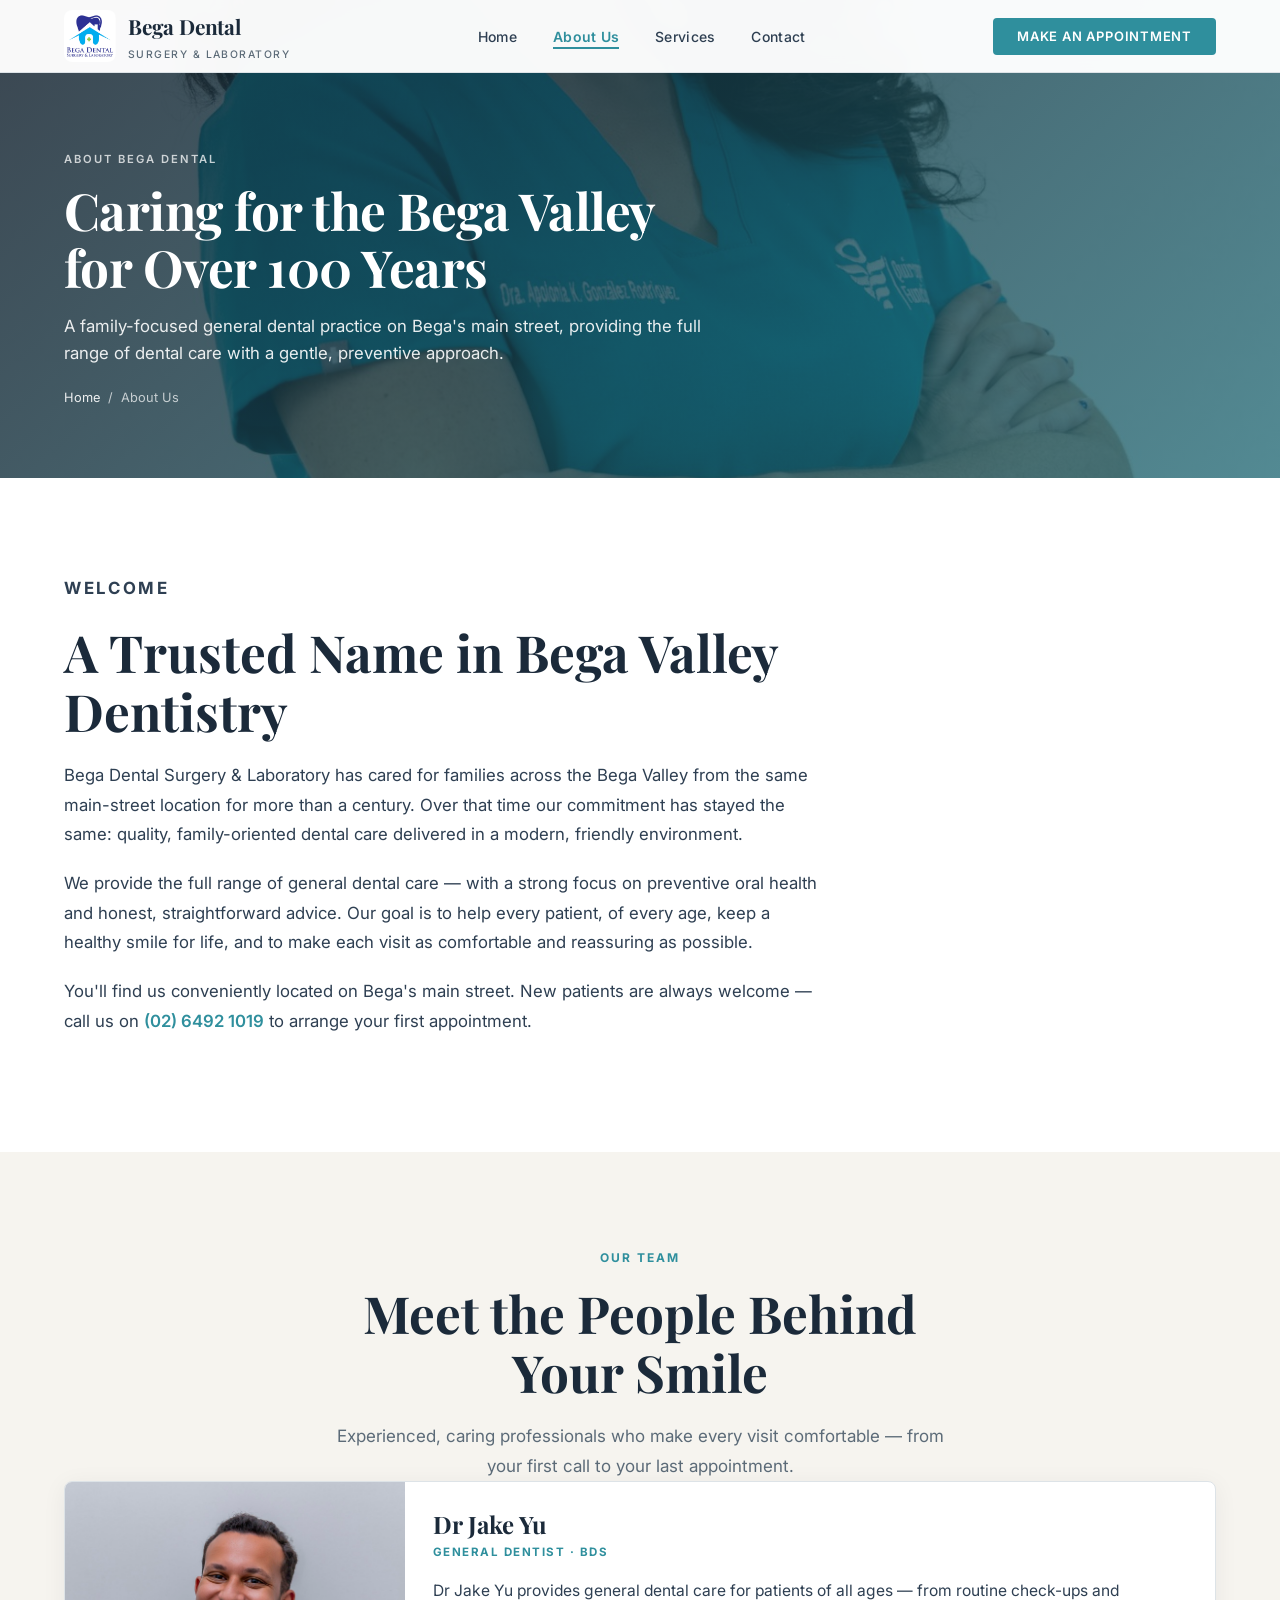
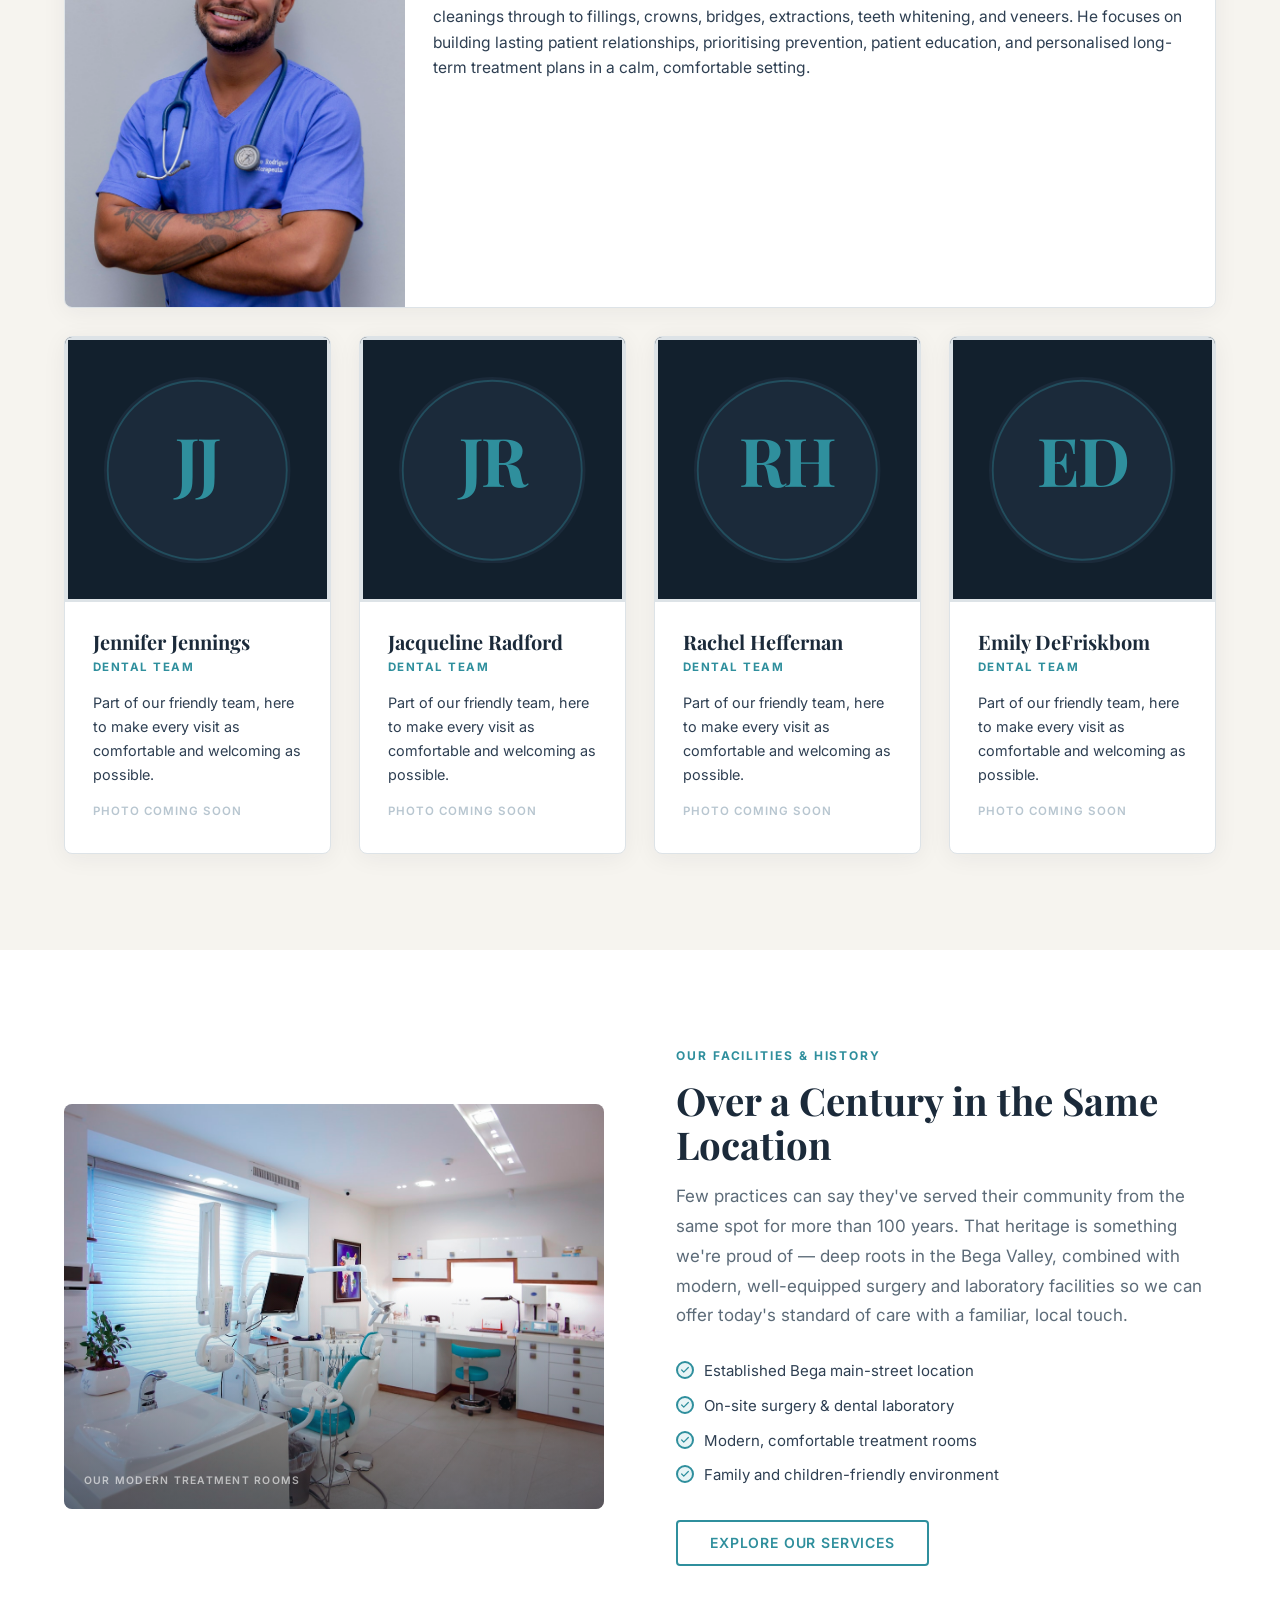
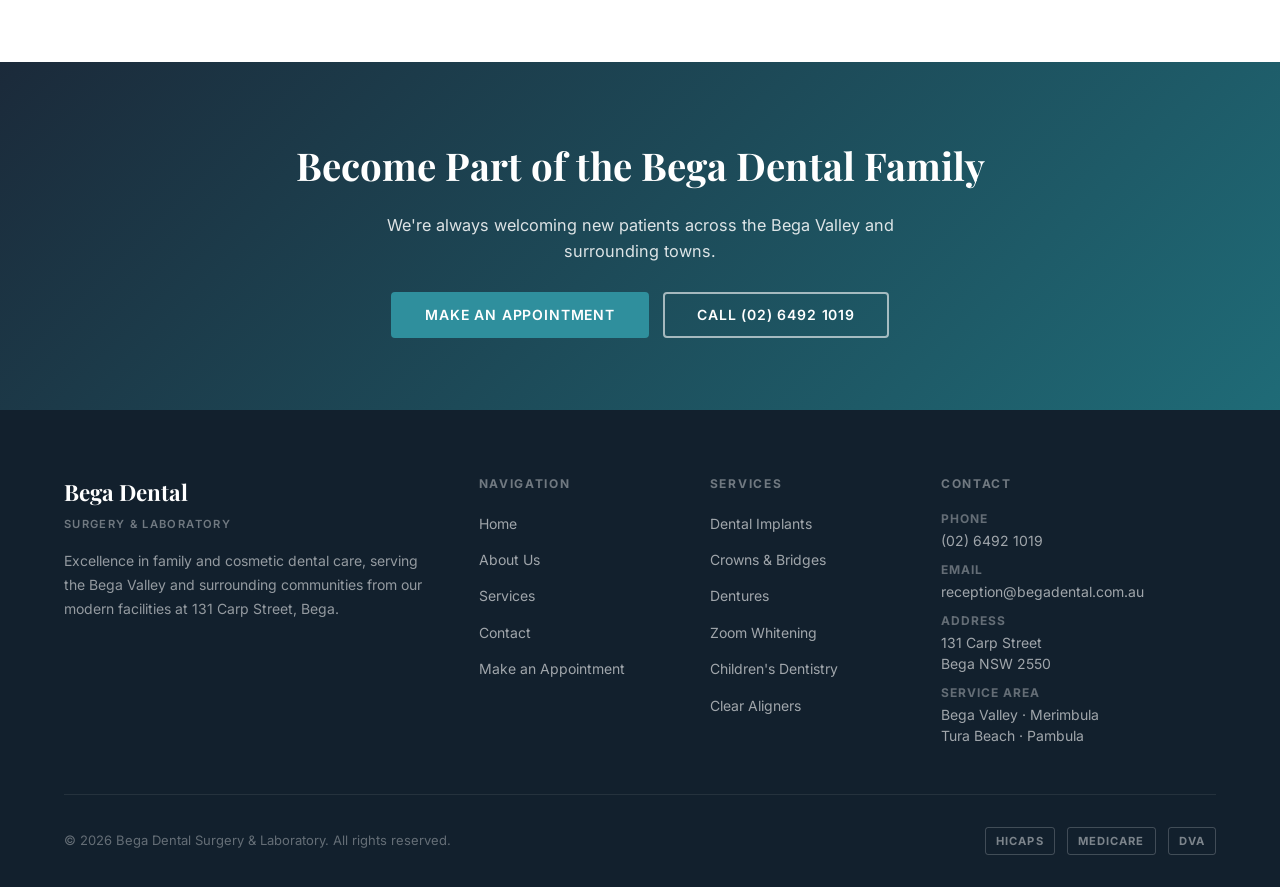
==== commit 2fdab51e: "Fix About Us vertical spacing between sections Welcome and Facilities sections lacked ID-based paddi" ====
--- a/about.html
+++ b/about.html
@@ -62,7 +62,7 @@
     </header>
 
     <!-- WELCOME / PHILOSOPHY -->
-    <section aria-labelledby="about-welcome-title">
+    <section class="section-pad" aria-labelledby="about-welcome-title">
       <div class="container">
         <div class="about-prose reveal">
           <p class="section-label">Welcome</p>
@@ -200,7 +200,7 @@
     </section>
 
     <!-- FACILITIES & HISTORY -->
-    <section aria-labelledby="about-history-title">
+    <section class="section-pad" aria-labelledby="about-history-title">
       <div class="container">
         <div class="feature-module reveal">
           <div class="feature-img-wrap">
--- a/styles.css
+++ b/styles.css
@@ -1823,3 +1823,10 @@
     padding: 56px 0;
   }
 }
+
+/* Vertical rhythm for interior-page sections that don't carry an ID-based
+   padding rule (About Us welcome + facilities). Matches Home's section spacing;
+   --section-v steps down to 72px on mobile via the existing media query. */
+.section-pad {
+  padding: var(--section-v) 0;
+}
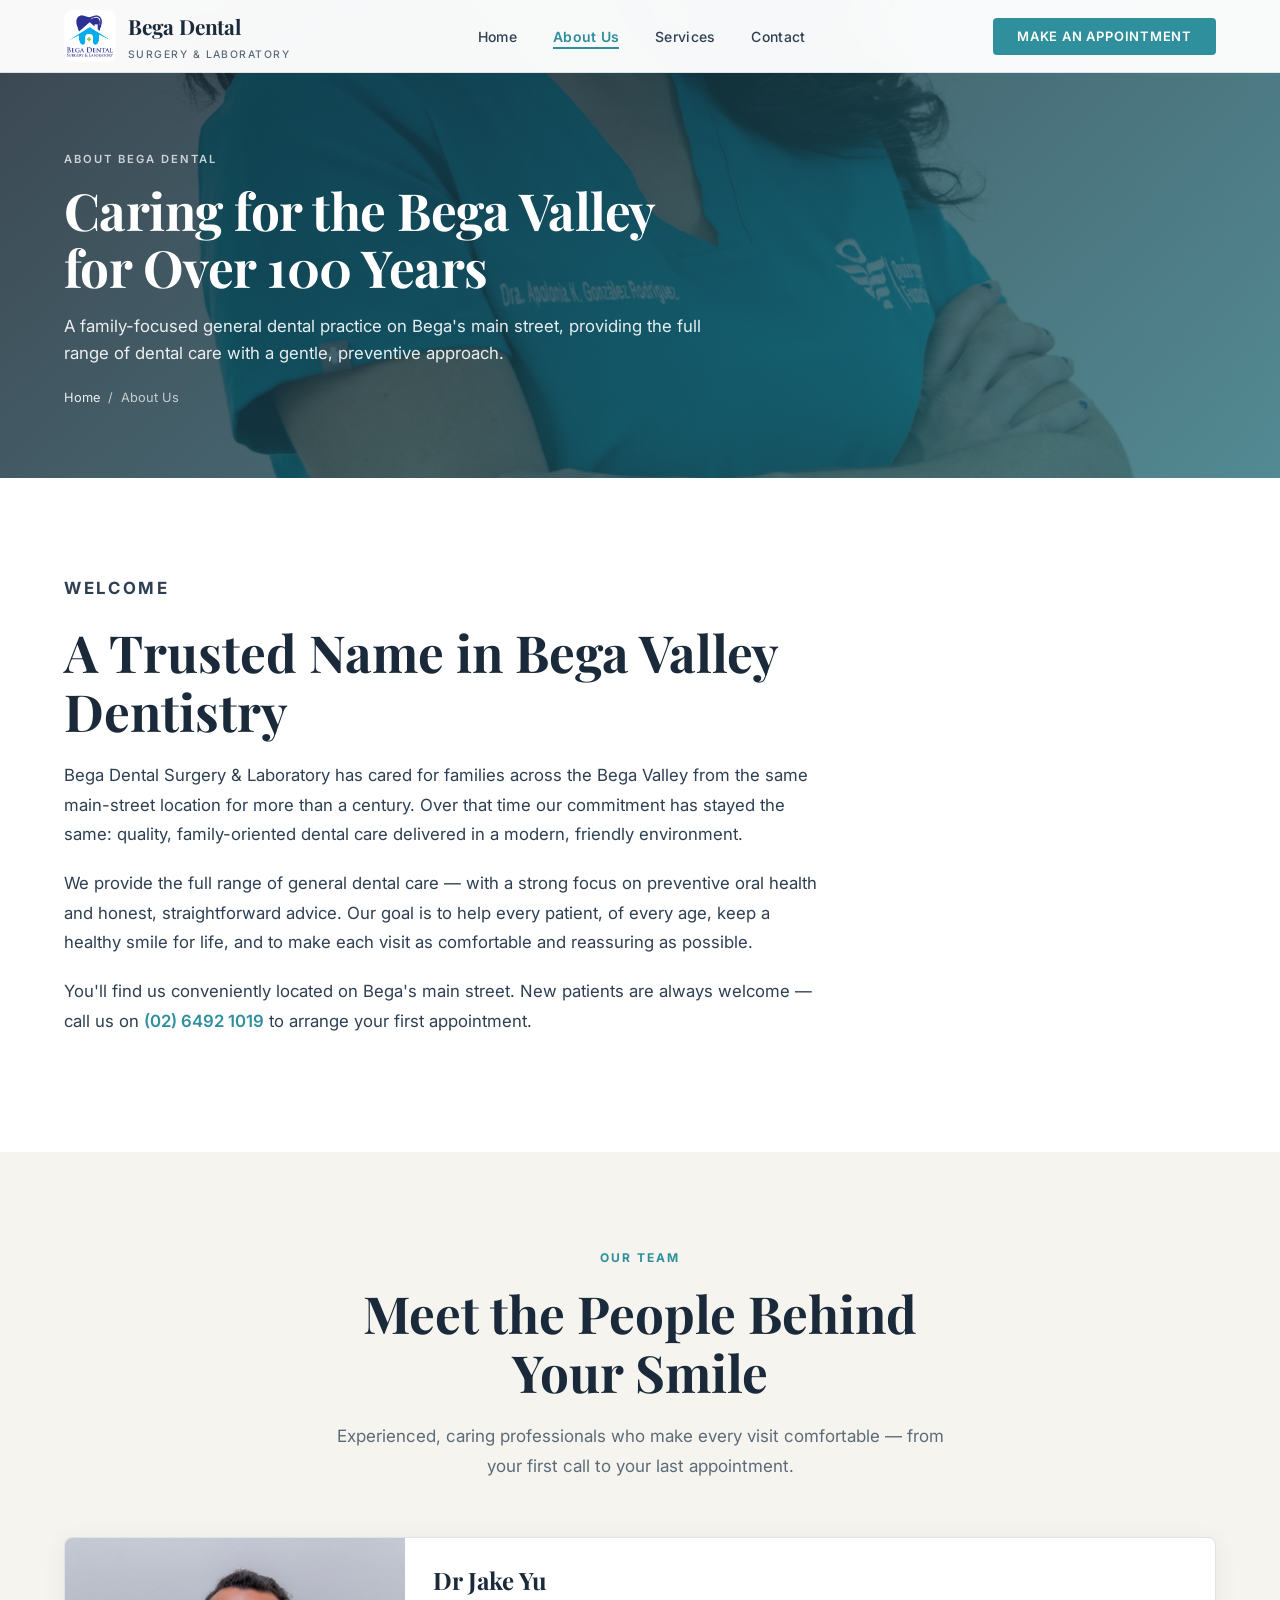
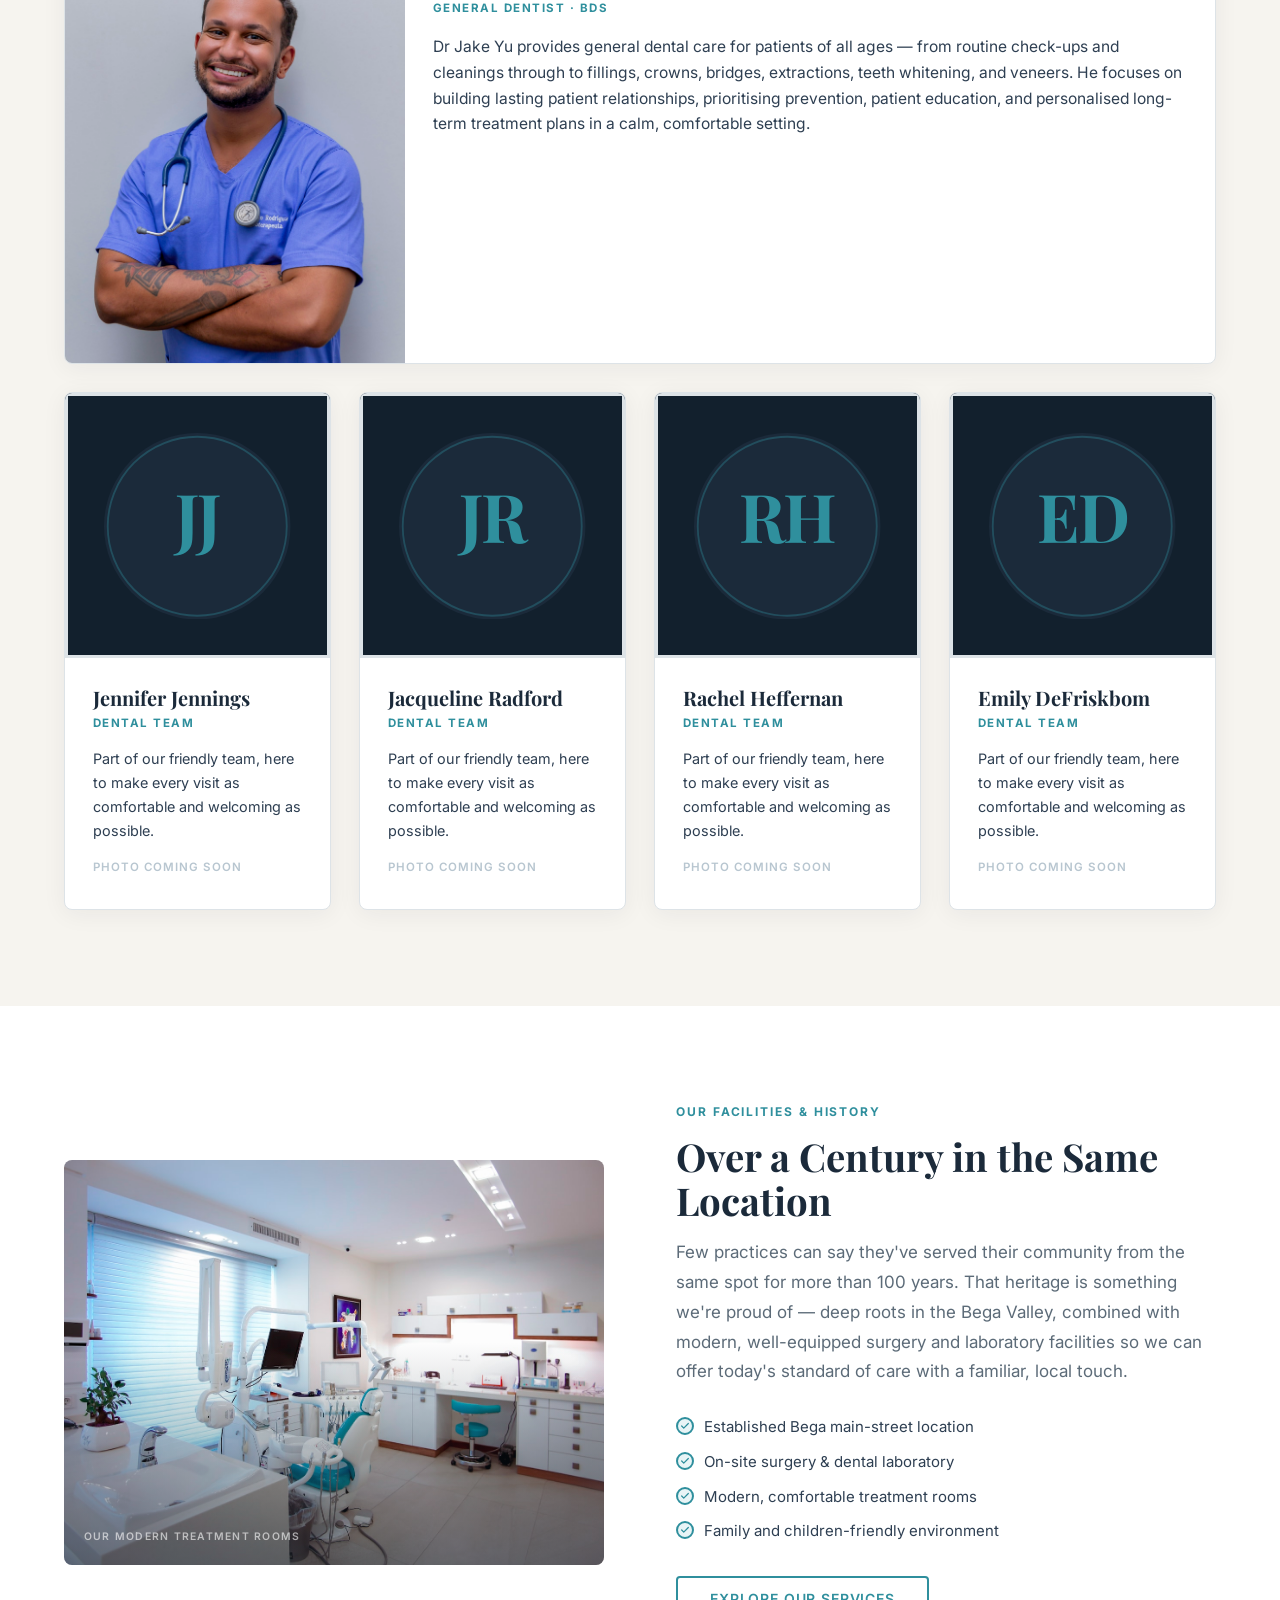
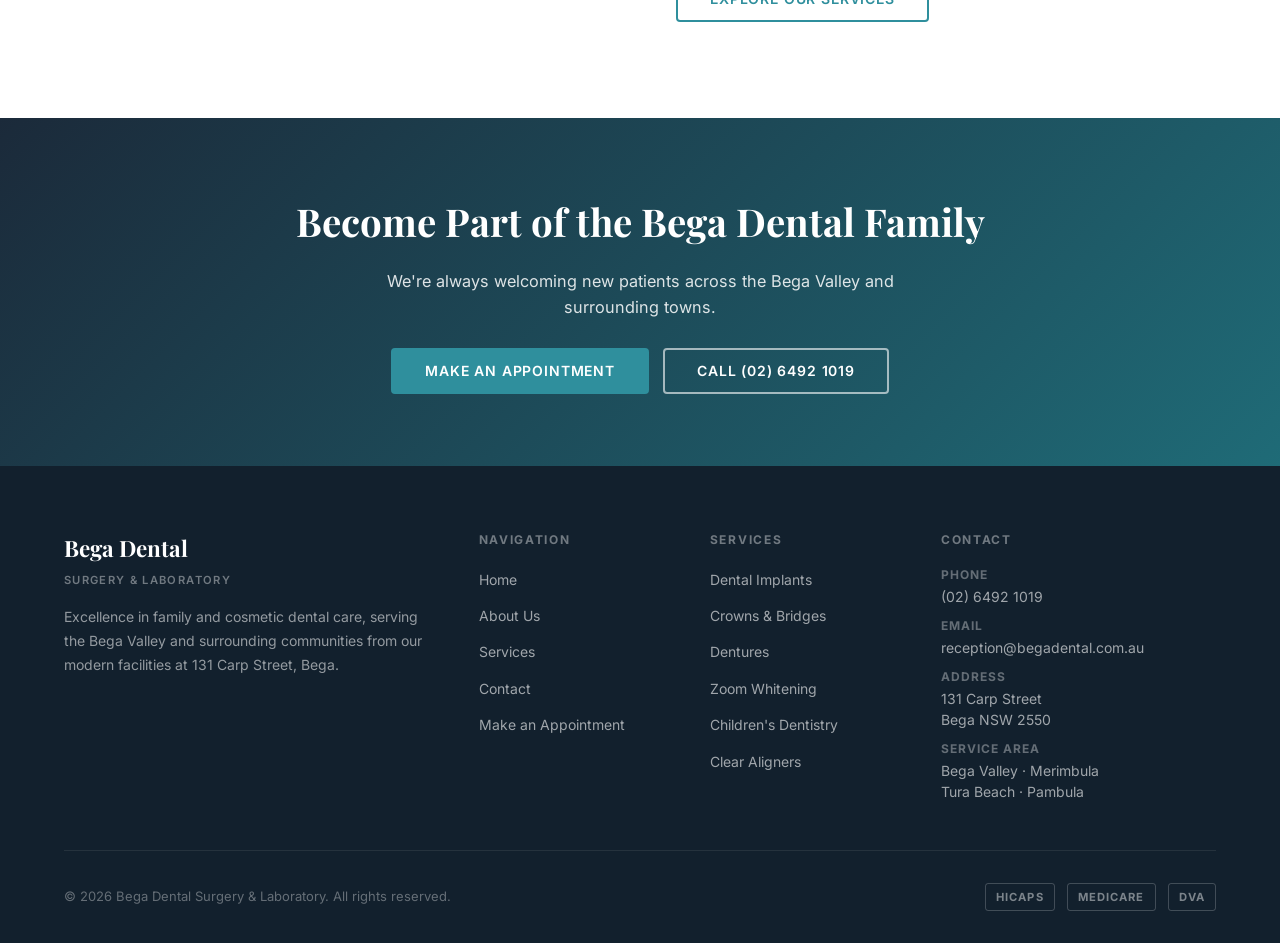
==== commit a19ab37e: "Spacing polish: team subtitle gap + Contact form/map bottom alignment - About: add space below the t" ====
--- a/about.html
+++ b/about.html
@@ -92,7 +92,7 @@
     <!-- DENTIST + TEAM -->
     <section class="team-section" aria-labelledby="about-team-title">
       <div class="container">
-        <header class="text-center reveal" style="max-width:640px;margin:0 auto 0;">
+        <header class="text-center reveal" style="max-width:640px;margin:0 auto 56px;">
           <p class="section-label">Our Team</p>
           <h2 class="section-title" id="about-team-title">Meet the People Behind Your Smile</h2>
           <p class="section-body" style="margin:0 auto;">Experienced, caring professionals who make every visit comfortable — from your first call to your last appointment.</p>
--- a/styles.css
+++ b/styles.css
@@ -947,7 +947,13 @@
   display: grid;
   grid-template-columns: 1fr 1fr;
   gap: 64px;
-  align-items: start;
+  align-items: stretch;
+}
+
+/* Let the form card fill its column so it ends level with the map on the left */
+.appt-form-wrap {
+  display: flex;
+  flex-direction: column;
 }
 
 .contact-info .section-title {
@@ -1032,6 +1038,21 @@
   border-radius: var(--radius-lg);
   padding: 40px;
   box-shadow: 0 4px 32px rgba(27,42,58,0.08);
+  flex: 1;
+  display: flex;
+  flex-direction: column;
+}
+
+/* The inner form fills the card; the submit + note settle at the bottom so the
+   card ends level with the map instead of leaving a void. */
+#appt-form {
+  display: flex;
+  flex-direction: column;
+  flex: 1;
+}
+
+#appt-form .form-submit {
+  margin-top: auto;
 }
 
 .appt-form-title {
